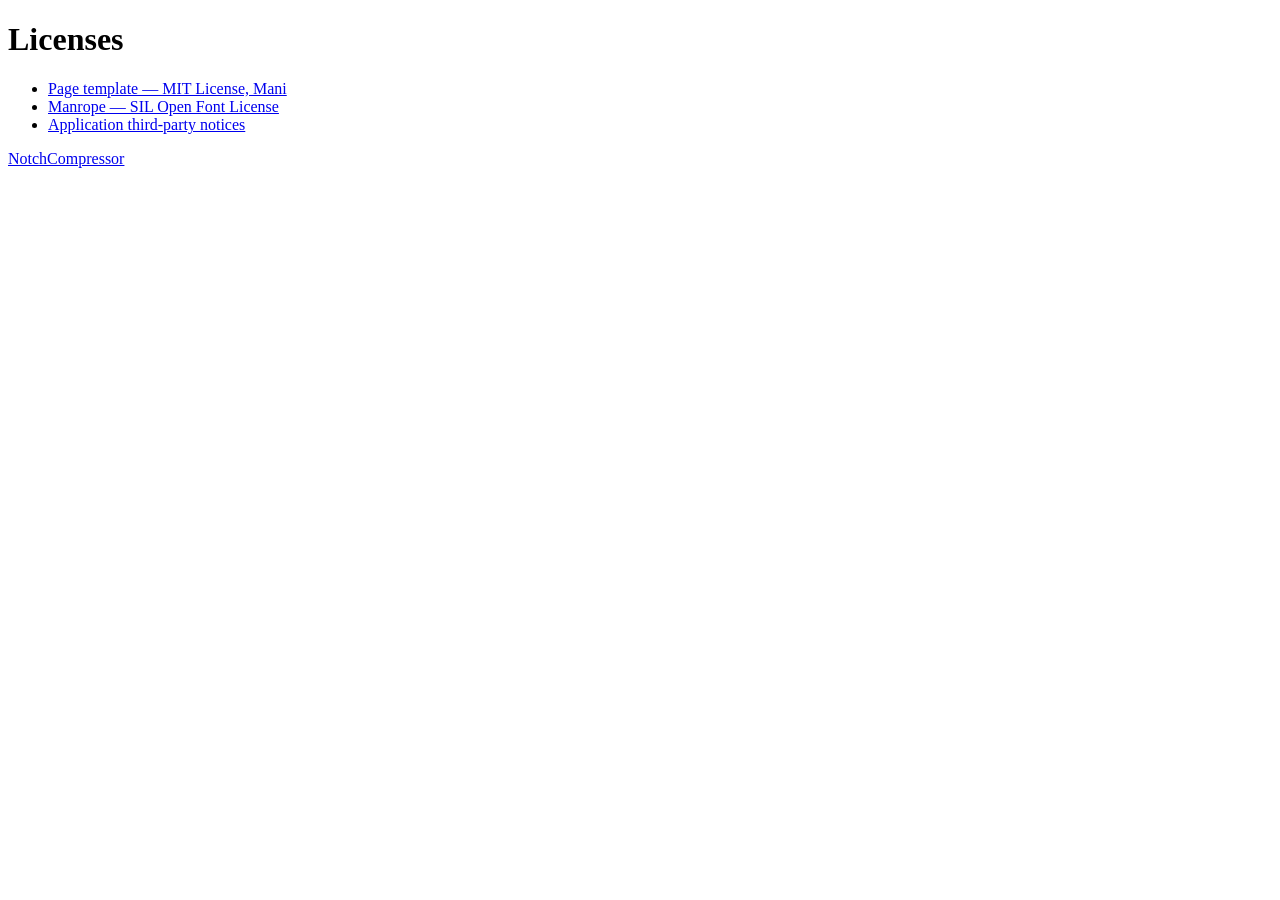
==== site/licenses/index.html @ e7ac4e8e "site: reuse Lunamo template with interactive notch screen demo" ====
<!doctype html><html lang="en"><meta charset="utf-8"><meta name="viewport" content="width=device-width,initial-scale=1"><title>NotchCompressor — Licenses</title><h1>Licenses</h1><ul><li><a href="Lunamo-template-MIT.txt">Page template — MIT License, Mani</a></li><li><a href="../assets/fonts/Manrope-OFL.txt">Manrope — SIL Open Font License</a></li><li><a href="https://github.com/mani1261790/NotchCompressor/blob/main/THIRD_PARTY_NOTICES.md">Application third-party notices</a></li></ul><a href="../">NotchCompressor</a></html>
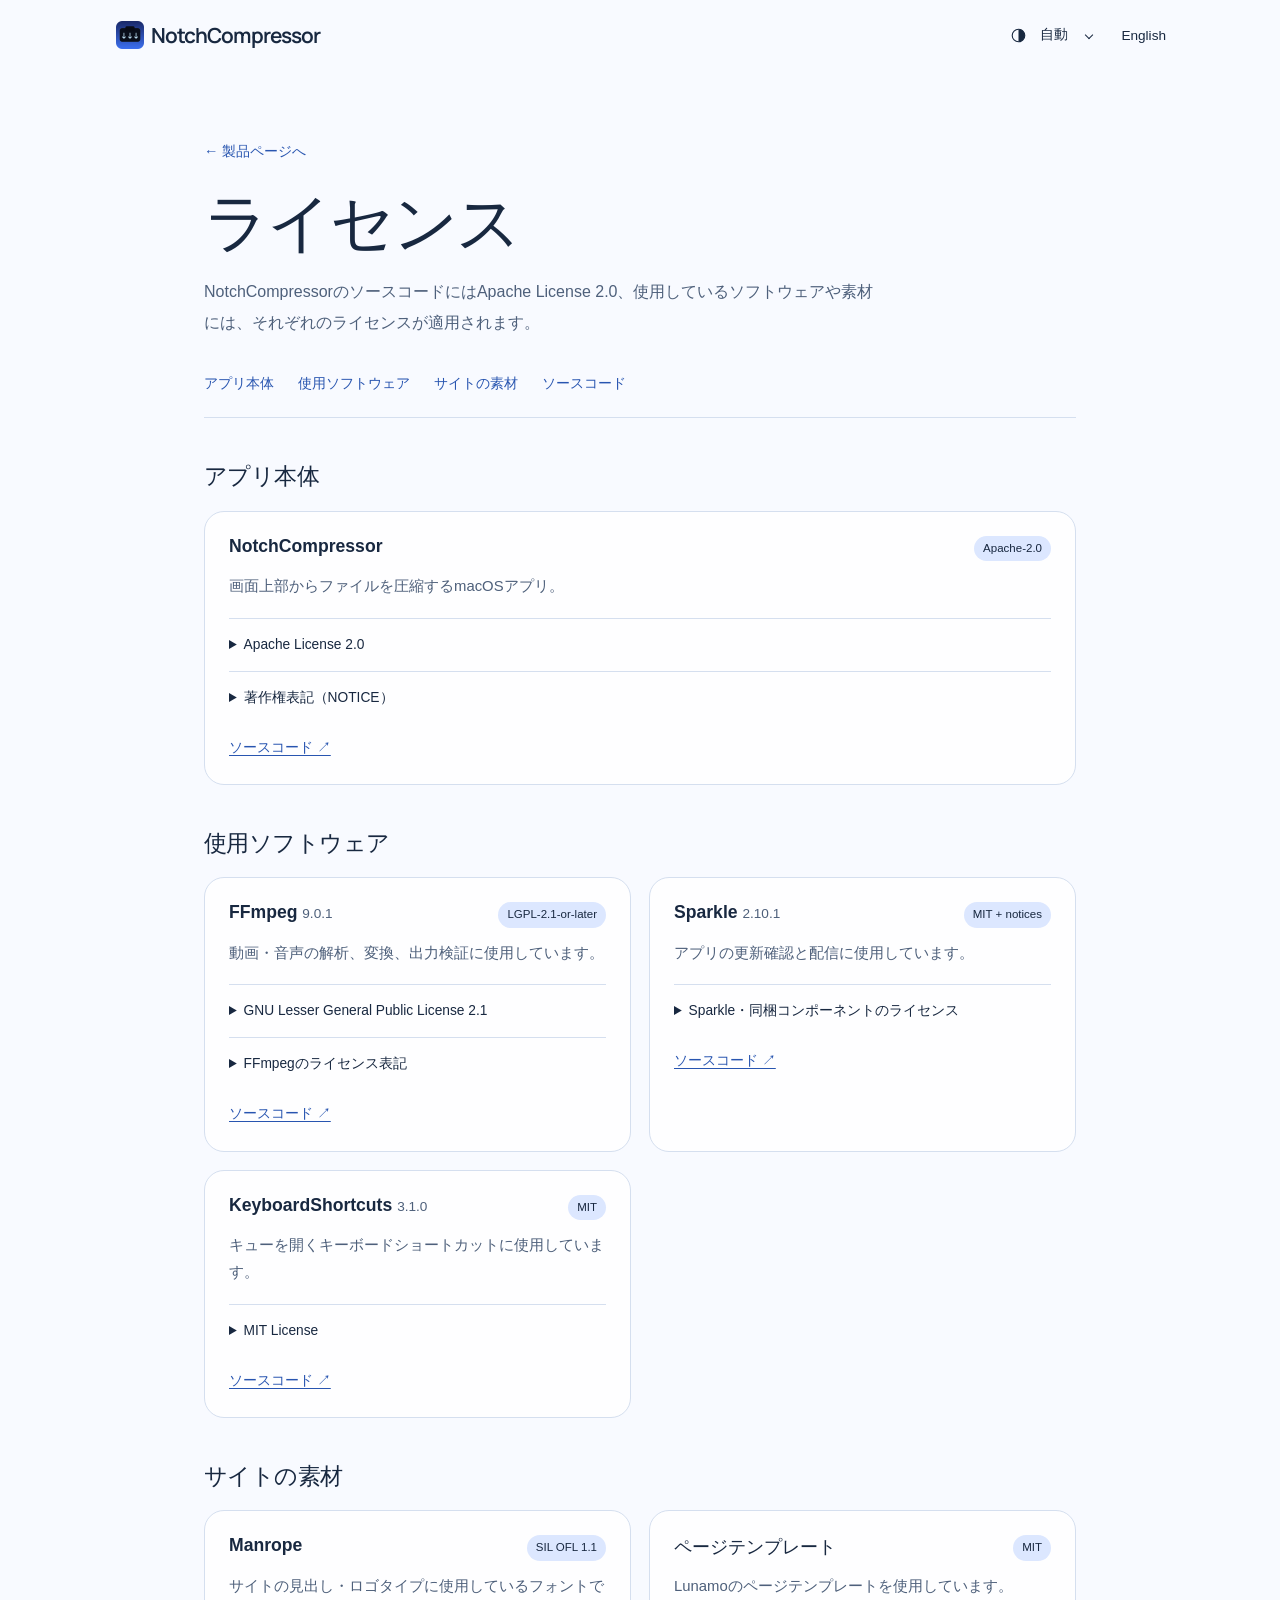
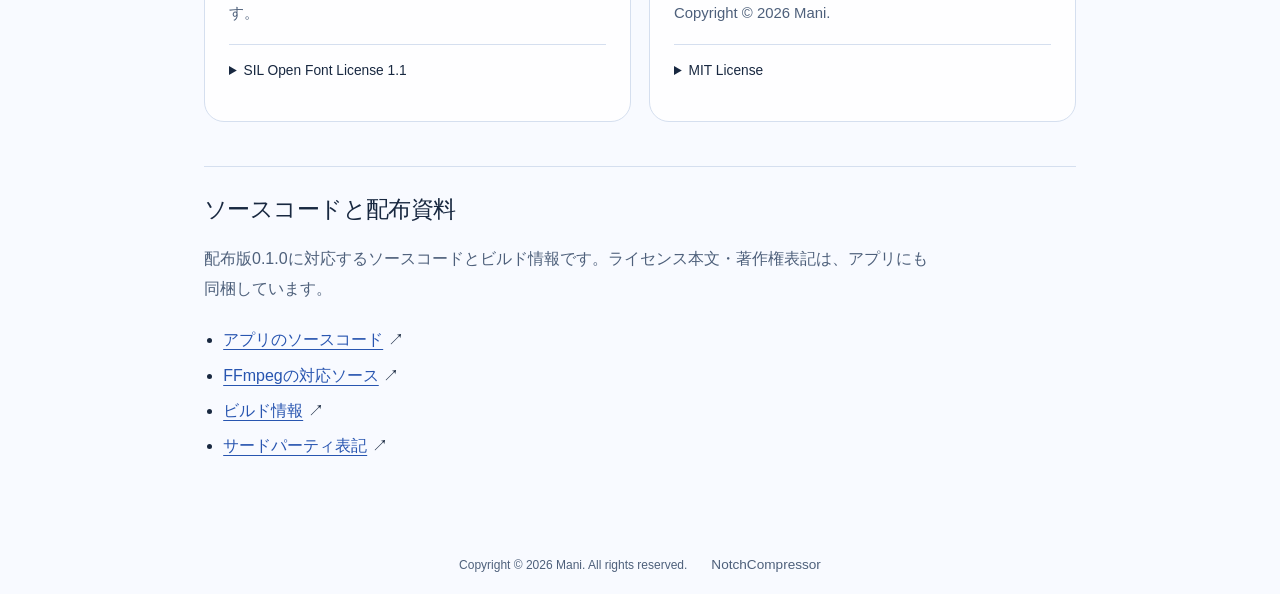
==== commit fbc3ef65: "site: build bilingual license pages with bundled notices" ====
--- a/site/licenses/index.html
+++ b/site/licenses/index.html
@@ -1 +1,1095 @@
-<!doctype html><html lang="en"><meta charset="utf-8"><meta name="viewport" content="width=device-width,initial-scale=1"><title>NotchCompressor — Licenses</title><h1>Licenses</h1><ul><li><a href="Lunamo-template-MIT.txt">Page template — MIT License, Mani</a></li><li><a href="../assets/fonts/Manrope-OFL.txt">Manrope — SIL Open Font License</a></li><li><a href="https://github.com/mani1261790/NotchCompressor/blob/main/THIRD_PARTY_NOTICES.md">Application third-party notices</a></li></ul><a href="../">NotchCompressor</a></html>+<!doctype html>
+<html lang="ja"><head><meta charset="utf-8"><meta name="viewport" content="width=device-width,initial-scale=1"><meta name="color-scheme" content="light dark">
+<title>ライセンス — NotchCompressor</title><meta name="description" content="NotchCompressorのソースコードにはApache License 2.0、使用しているソフトウェアや素材には、それぞれのライセンスが適用されます。">
+<link rel="canonical" href="https://mani1261790.github.io/NotchCompressor/licenses/"><link rel="alternate" hreflang="ja" href="https://mani1261790.github.io/NotchCompressor/licenses/"><link rel="alternate" hreflang="en" href="https://mani1261790.github.io/NotchCompressor/licenses/en.html">
+<link rel="icon" href="../assets/icon.png"><link rel="stylesheet" href="../style.css?v=blue-theme-1"><link rel="stylesheet" href="licenses.css?v=1">
+<script>try{const t=localStorage.getItem('notchcompressor-appearance');if(t==='light'||t==='dark')document.documentElement.dataset.theme=t}catch{}</script><script src="appearance.js?v=1" defer></script></head>
+<body><a class="skip" href="#main">本文へ</a><header><nav aria-label="メイン"><a class="brand" href="../index.html"><img alt="" height="32" src="../assets/icon.png" width="32"/>NotchCompressor</a><div class="nav-end"><label class="appearance"><svg aria-hidden="true" height="17" viewBox="0 0 20 20" width="17"><circle cx="10" cy="10" fill="none" r="7.4" stroke="currentColor" stroke-width="1.3"></circle><path d="M10 2.6a7.4 7.4 0 0 1 0 14.8z" fill="currentColor"></path></svg><span aria-hidden="true" class="appearance-value" hidden=""></span><select aria-label="ページの外観" id="appearance"><option value="auto">自動</option><option value="light">ライト</option><option value="dark">ダーク</option></select></label><a class="language" href="en.html" hreflang="en" lang="en">English</a></div></nav></header>
+<main id="main" class="license-page"><div class="license-intro"><a class="back-link" href="../index.html">← 製品ページへ</a><h1>ライセンス</h1><p>NotchCompressorのソースコードにはApache License 2.0、使用しているソフトウェアや素材には、それぞれのライセンスが適用されます。</p></div>
+<nav class="license-contents" aria-label="ページ内の目次"><a href="#app">アプリ本体</a><a href="#components">使用ソフトウェア</a><a href="#assets">サイトの素材</a><a href="#source">ソースコード</a></nav>
+<section id="app" aria-labelledby="app-title"><h2 id="app-title">アプリ本体</h2><article class="license-card"><div class="license-card-heading"><h3>NotchCompressor</h3><span class="license-tag">Apache-2.0</span></div><p>画面上部からファイルを圧縮するmacOSアプリ。</p><details><summary>Apache License 2.0</summary><div class="license-document"><p><a href="NotchCompressor-Apache-2.0.txt">テキストファイルを開く</a></p><pre tabindex="0" aria-label="Apache License 2.0">
+                                 Apache License
+                           Version 2.0, January 2004
+                        http://www.apache.org/licenses/
+
+   TERMS AND CONDITIONS FOR USE, REPRODUCTION, AND DISTRIBUTION
+
+   1. Definitions.
+
+      &quot;License&quot; shall mean the terms and conditions for use, reproduction,
+      and distribution as defined by Sections 1 through 9 of this document.
+
+      &quot;Licensor&quot; shall mean the copyright owner or entity authorized by
+      the copyright owner that is granting the License.
+
+      &quot;Legal Entity&quot; shall mean the union of the acting entity and all
+      other entities that control, are controlled by, or are under common
+      control with that entity. For the purposes of this definition,
+      &quot;control&quot; means (i) the power, direct or indirect, to cause the
+      direction or management of such entity, whether by contract or
+      otherwise, or (ii) ownership of fifty percent (50%) or more of the
+      outstanding shares, or (iii) beneficial ownership of such entity.
+
+      &quot;You&quot; (or &quot;Your&quot;) shall mean an individual or Legal Entity
+      exercising permissions granted by this License.
+
+      &quot;Source&quot; form shall mean the preferred form for making modifications,
+      including but not limited to software source code, documentation
+      source, and configuration files.
+
+      &quot;Object&quot; form shall mean any form resulting from mechanical
+      transformation or translation of a Source form, including but
+      not limited to compiled object code, generated documentation,
+      and conversions to other media types.
+
+      &quot;Work&quot; shall mean the work of authorship, whether in Source or
+      Object form, made available under the License, as indicated by a
+      copyright notice that is included in or attached to the work
+      (an example is provided in the Appendix below).
+
+      &quot;Derivative Works&quot; shall mean any work, whether in Source or Object
+      form, that is based on (or derived from) the Work and for which the
+      editorial revisions, annotations, elaborations, or other modifications
+      represent, as a whole, an original work of authorship. For the purposes
+      of this License, Derivative Works shall not include works that remain
+      separable from, or merely link (or bind by name) to the interfaces of,
+      the Work and Derivative Works thereof.
+
+      &quot;Contribution&quot; shall mean any work of authorship, including
+      the original version of the Work and any modifications or additions
+      to that Work or Derivative Works thereof, that is intentionally
+      submitted to Licensor for inclusion in the Work by the copyright owner
+      or by an individual or Legal Entity authorized to submit on behalf of
+      the copyright owner. For the purposes of this definition, &quot;submitted&quot;
+      means any form of electronic, verbal, or written communication sent
+      to the Licensor or its representatives, including but not limited to
+      communication on electronic mailing lists, source code control systems,
+      and issue tracking systems that are managed by, or on behalf of, the
+      Licensor for the purpose of discussing and improving the Work, but
+      excluding communication that is conspicuously marked or otherwise
+      designated in writing by the copyright owner as &quot;Not a Contribution.&quot;
+
+      &quot;Contributor&quot; shall mean Licensor and any individual or Legal Entity
+      on behalf of whom a Contribution has been received by Licensor and
+      subsequently incorporated within the Work.
+
+   2. Grant of Copyright License. Subject to the terms and conditions of
+      this License, each Contributor hereby grants to You a perpetual,
+      worldwide, non-exclusive, no-charge, royalty-free, irrevocable
+      copyright license to reproduce, prepare Derivative Works of,
+      publicly display, publicly perform, sublicense, and distribute the
+      Work and such Derivative Works in Source or Object form.
+
+   3. Grant of Patent License. Subject to the terms and conditions of
+      this License, each Contributor hereby grants to You a perpetual,
+      worldwide, non-exclusive, no-charge, royalty-free, irrevocable
+      (except as stated in this section) patent license to make, have made,
+      use, offer to sell, sell, import, and otherwise transfer the Work,
+      where such license applies only to those patent claims licensable
+      by such Contributor that are necessarily infringed by their
+      Contribution(s) alone or by combination of their Contribution(s)
+      with the Work to which such Contribution(s) was submitted. If You
+      institute patent litigation against any entity (including a
+      cross-claim or counterclaim in a lawsuit) alleging that the Work
+      or a Contribution incorporated within the Work constitutes direct
+      or contributory patent infringement, then any patent licenses
+      granted to You under this License for that Work shall terminate
+      as of the date such litigation is filed.
+
+   4. Redistribution. You may reproduce and distribute copies of the
+      Work or Derivative Works thereof in any medium, with or without
+      modifications, and in Source or Object form, provided that You
+      meet the following conditions:
+
+      (a) You must give any other recipients of the Work or
+          Derivative Works a copy of this License; and
+
+      (b) You must cause any modified files to carry prominent notices
+          stating that You changed the files; and
+
+      (c) You must retain, in the Source form of any Derivative Works
+          that You distribute, all copyright, patent, trademark, and
+          attribution notices from the Source form of the Work,
+          excluding those notices that do not pertain to any part of
+          the Derivative Works; and
+
+      (d) If the Work includes a &quot;NOTICE&quot; text file as part of its
+          distribution, then any Derivative Works that You distribute must
+          include a readable copy of the attribution notices contained
+          within such NOTICE file, excluding those notices that do not
+          pertain to any part of the Derivative Works, in at least one
+          of the following places: within a NOTICE text file distributed
+          as part of the Derivative Works; within the Source form or
+          documentation, if provided along with the Derivative Works; or,
+          within a display generated by the Derivative Works, if and
+          wherever such third-party notices normally appear. The contents
+          of the NOTICE file are for informational purposes only and
+          do not modify the License. You may add Your own attribution
+          notices within Derivative Works that You distribute, alongside
+          or as an addendum to the NOTICE text from the Work, provided
+          that such additional attribution notices cannot be construed
+          as modifying the License.
+
+      You may add Your own copyright statement to Your modifications and
+      may provide additional or different license terms and conditions
+      for use, reproduction, or distribution of Your modifications, or
+      for any such Derivative Works as a whole, provided Your use,
+      reproduction, and distribution of the Work otherwise complies with
+      the conditions stated in this License.
+
+   5. Submission of Contributions. Unless You explicitly state otherwise,
+      any Contribution intentionally submitted for inclusion in the Work
+      by You to the Licensor shall be under the terms and conditions of
+      this License, without any additional terms or conditions.
+      Notwithstanding the above, nothing herein shall supersede or modify
+      the terms of any separate license agreement you may have executed
+      with Licensor regarding such Contributions.
+
+   6. Trademarks. This License does not grant permission to use the trade
+      names, trademarks, service marks, or product names of the Licensor,
+      except as required for reasonable and customary use in describing the
+      origin of the Work and reproducing the content of the NOTICE file.
+
+   7. Disclaimer of Warranty. Unless required by applicable law or
+      agreed to in writing, Licensor provides the Work (and each
+      Contributor provides its Contributions) on an &quot;AS IS&quot; BASIS,
+      WITHOUT WARRANTIES OR CONDITIONS OF ANY KIND, either express or
+      implied, including, without limitation, any warranties or conditions
+      of TITLE, NON-INFRINGEMENT, MERCHANTABILITY, or FITNESS FOR A
+      PARTICULAR PURPOSE. You are solely responsible for determining the
+      appropriateness of using or redistributing the Work and assume any
+      risks associated with Your exercise of permissions under this License.
+
+   8. Limitation of Liability. In no event and under no legal theory,
+      whether in tort (including negligence), contract, or otherwise,
+      unless required by applicable law (such as deliberate and grossly
+      negligent acts) or agreed to in writing, shall any Contributor be
+      liable to You for damages, including any direct, indirect, special,
+      incidental, or consequential damages of any character arising as a
+      result of this License or out of the use or inability to use the
+      Work (including but not limited to damages for loss of goodwill,
+      work stoppage, computer failure or malfunction, or any and all
+      other commercial damages or losses), even if such Contributor
+      has been advised of the possibility of such damages.
+
+   9. Accepting Warranty or Additional Liability. While redistributing
+      the Work or Derivative Works thereof, You may choose to offer,
+      and charge a fee for, acceptance of support, warranty, indemnity,
+      or other liability obligations and/or rights consistent with this
+      License. However, in accepting such obligations, You may act only
+      on Your own behalf and on Your sole responsibility, not on behalf
+      of any other Contributor, and only if You agree to indemnify,
+      defend, and hold each Contributor harmless for any liability
+      incurred by, or claims asserted against, such Contributor by reason
+      of your accepting any such warranty or additional liability.
+
+   END OF TERMS AND CONDITIONS
+
+   APPENDIX: How to apply the Apache License to your work.
+
+      To apply the Apache License to your work, attach the following
+      boilerplate notice, with the fields enclosed by brackets &quot;[]&quot;
+      replaced with your own identifying information. (Don&#x27;t include
+      the brackets!)  The text should be enclosed in the appropriate
+      comment syntax for the file format. We also recommend that a
+      file or class name and description of purpose be included on the
+      same &quot;printed page&quot; as the copyright notice for easier
+      identification within third-party archives.
+
+   Copyright [yyyy] [name of copyright owner]
+
+   Licensed under the Apache License, Version 2.0 (the &quot;License&quot;);
+   you may not use this file except in compliance with the License.
+   You may obtain a copy of the License at
+
+       http://www.apache.org/licenses/LICENSE-2.0
+
+   Unless required by applicable law or agreed to in writing, software
+   distributed under the License is distributed on an &quot;AS IS&quot; BASIS,
+   WITHOUT WARRANTIES OR CONDITIONS OF ANY KIND, either express or implied.
+   See the License for the specific language governing permissions and
+   limitations under the License.
+</pre></div></details><details><summary>著作権表記（NOTICE）</summary><div class="license-document"><p><a href="NotchCompressor-NOTICE.txt">テキストファイルを開く</a></p><pre tabindex="0" aria-label="著作権表記（NOTICE）">NotchCompressor
+Copyright 2026 NotchCompressor contributors
+
+The application source is licensed under Apache License 2.0.
+Bundled FFmpeg executables are separately licensed; see THIRD_PARTY_NOTICES.md.
+</pre></div></details><p class="upstream"><a href="https://github.com/mani1261790/NotchCompressor/tree/v0.1.0">ソースコード ↗</a></p></article></section>
+<section id="components" aria-labelledby="components-title"><h2 id="components-title">使用ソフトウェア</h2><div class="license-grid"><article class="license-card"><div class="license-card-heading"><h3>FFmpeg <span>9.0.1</span></h3><span class="license-tag">LGPL-2.1-or-later</span></div><p>動画・音声の解析、変換、出力検証に使用しています。</p><details><summary>GNU Lesser General Public License 2.1</summary><div class="license-document"><p><a href="FFmpeg-LGPL-2.1.txt">テキストファイルを開く</a></p><pre tabindex="0" aria-label="GNU Lesser General Public License 2.1">                  GNU LESSER GENERAL PUBLIC LICENSE
+                       Version 2.1, February 1999
+
+ Copyright (C) 1991, 1999 Free Software Foundation, Inc.
+ 51 Franklin Street, Fifth Floor, Boston, MA 02110-1301 USA
+ Everyone is permitted to copy and distribute verbatim copies
+ of this license document, but changing it is not allowed.
+
+[This is the first released version of the Lesser GPL.  It also counts
+ as the successor of the GNU Library Public License, version 2, hence
+ the version number 2.1.]
+
+                            Preamble
+
+  The licenses for most software are designed to take away your
+freedom to share and change it.  By contrast, the GNU General Public
+Licenses are intended to guarantee your freedom to share and change
+free software--to make sure the software is free for all its users.
+
+  This license, the Lesser General Public License, applies to some
+specially designated software packages--typically libraries--of the
+Free Software Foundation and other authors who decide to use it.  You
+can use it too, but we suggest you first think carefully about whether
+this license or the ordinary General Public License is the better
+strategy to use in any particular case, based on the explanations below.
+
+  When we speak of free software, we are referring to freedom of use,
+not price.  Our General Public Licenses are designed to make sure that
+you have the freedom to distribute copies of free software (and charge
+for this service if you wish); that you receive source code or can get
+it if you want it; that you can change the software and use pieces of
+it in new free programs; and that you are informed that you can do
+these things.
+
+  To protect your rights, we need to make restrictions that forbid
+distributors to deny you these rights or to ask you to surrender these
+rights.  These restrictions translate to certain responsibilities for
+you if you distribute copies of the library or if you modify it.
+
+  For example, if you distribute copies of the library, whether gratis
+or for a fee, you must give the recipients all the rights that we gave
+you.  You must make sure that they, too, receive or can get the source
+code.  If you link other code with the library, you must provide
+complete object files to the recipients, so that they can relink them
+with the library after making changes to the library and recompiling
+it.  And you must show them these terms so they know their rights.
+
+  We protect your rights with a two-step method: (1) we copyright the
+library, and (2) we offer you this license, which gives you legal
+permission to copy, distribute and/or modify the library.
+
+  To protect each distributor, we want to make it very clear that
+there is no warranty for the free library.  Also, if the library is
+modified by someone else and passed on, the recipients should know
+that what they have is not the original version, so that the original
+author&#x27;s reputation will not be affected by problems that might be
+introduced by others.
+
+  Finally, software patents pose a constant threat to the existence of
+any free program.  We wish to make sure that a company cannot
+effectively restrict the users of a free program by obtaining a
+restrictive license from a patent holder.  Therefore, we insist that
+any patent license obtained for a version of the library must be
+consistent with the full freedom of use specified in this license.
+
+  Most GNU software, including some libraries, is covered by the
+ordinary GNU General Public License.  This license, the GNU Lesser
+General Public License, applies to certain designated libraries, and
+is quite different from the ordinary General Public License.  We use
+this license for certain libraries in order to permit linking those
+libraries into non-free programs.
+
+  When a program is linked with a library, whether statically or using
+a shared library, the combination of the two is legally speaking a
+combined work, a derivative of the original library.  The ordinary
+General Public License therefore permits such linking only if the
+entire combination fits its criteria of freedom.  The Lesser General
+Public License permits more lax criteria for linking other code with
+the library.
+
+  We call this license the &quot;Lesser&quot; General Public License because it
+does Less to protect the user&#x27;s freedom than the ordinary General
+Public License.  It also provides other free software developers Less
+of an advantage over competing non-free programs.  These disadvantages
+are the reason we use the ordinary General Public License for many
+libraries.  However, the Lesser license provides advantages in certain
+special circumstances.
+
+  For example, on rare occasions, there may be a special need to
+encourage the widest possible use of a certain library, so that it becomes
+a de-facto standard.  To achieve this, non-free programs must be
+allowed to use the library.  A more frequent case is that a free
+library does the same job as widely used non-free libraries.  In this
+case, there is little to gain by limiting the free library to free
+software only, so we use the Lesser General Public License.
+
+  In other cases, permission to use a particular library in non-free
+programs enables a greater number of people to use a large body of
+free software.  For example, permission to use the GNU C Library in
+non-free programs enables many more people to use the whole GNU
+operating system, as well as its variant, the GNU/Linux operating
+system.
+
+  Although the Lesser General Public License is Less protective of the
+users&#x27; freedom, it does ensure that the user of a program that is
+linked with the Library has the freedom and the wherewithal to run
+that program using a modified version of the Library.
+
+  The precise terms and conditions for copying, distribution and
+modification follow.  Pay close attention to the difference between a
+&quot;work based on the library&quot; and a &quot;work that uses the library&quot;.  The
+former contains code derived from the library, whereas the latter must
+be combined with the library in order to run.
+
+                  GNU LESSER GENERAL PUBLIC LICENSE
+   TERMS AND CONDITIONS FOR COPYING, DISTRIBUTION AND MODIFICATION
+
+  0. This License Agreement applies to any software library or other
+program which contains a notice placed by the copyright holder or
+other authorized party saying it may be distributed under the terms of
+this Lesser General Public License (also called &quot;this License&quot;).
+Each licensee is addressed as &quot;you&quot;.
+
+  A &quot;library&quot; means a collection of software functions and/or data
+prepared so as to be conveniently linked with application programs
+(which use some of those functions and data) to form executables.
+
+  The &quot;Library&quot;, below, refers to any such software library or work
+which has been distributed under these terms.  A &quot;work based on the
+Library&quot; means either the Library or any derivative work under
+copyright law: that is to say, a work containing the Library or a
+portion of it, either verbatim or with modifications and/or translated
+straightforwardly into another language.  (Hereinafter, translation is
+included without limitation in the term &quot;modification&quot;.)
+
+  &quot;Source code&quot; for a work means the preferred form of the work for
+making modifications to it.  For a library, complete source code means
+all the source code for all modules it contains, plus any associated
+interface definition files, plus the scripts used to control compilation
+and installation of the library.
+
+  Activities other than copying, distribution and modification are not
+covered by this License; they are outside its scope.  The act of
+running a program using the Library is not restricted, and output from
+such a program is covered only if its contents constitute a work based
+on the Library (independent of the use of the Library in a tool for
+writing it).  Whether that is true depends on what the Library does
+and what the program that uses the Library does.
+
+  1. You may copy and distribute verbatim copies of the Library&#x27;s
+complete source code as you receive it, in any medium, provided that
+you conspicuously and appropriately publish on each copy an
+appropriate copyright notice and disclaimer of warranty; keep intact
+all the notices that refer to this License and to the absence of any
+warranty; and distribute a copy of this License along with the
+Library.
+
+  You may charge a fee for the physical act of transferring a copy,
+and you may at your option offer warranty protection in exchange for a
+fee.
+
+  2. You may modify your copy or copies of the Library or any portion
+of it, thus forming a work based on the Library, and copy and
+distribute such modifications or work under the terms of Section 1
+above, provided that you also meet all of these conditions:
+
+    a) The modified work must itself be a software library.
+
+    b) You must cause the files modified to carry prominent notices
+    stating that you changed the files and the date of any change.
+
+    c) You must cause the whole of the work to be licensed at no
+    charge to all third parties under the terms of this License.
+
+    d) If a facility in the modified Library refers to a function or a
+    table of data to be supplied by an application program that uses
+    the facility, other than as an argument passed when the facility
+    is invoked, then you must make a good faith effort to ensure that,
+    in the event an application does not supply such function or
+    table, the facility still operates, and performs whatever part of
+    its purpose remains meaningful.
+
+    (For example, a function in a library to compute square roots has
+    a purpose that is entirely well-defined independent of the
+    application.  Therefore, Subsection 2d requires that any
+    application-supplied function or table used by this function must
+    be optional: if the application does not supply it, the square
+    root function must still compute square roots.)
+
+These requirements apply to the modified work as a whole.  If
+identifiable sections of that work are not derived from the Library,
+and can be reasonably considered independent and separate works in
+themselves, then this License, and its terms, do not apply to those
+sections when you distribute them as separate works.  But when you
+distribute the same sections as part of a whole which is a work based
+on the Library, the distribution of the whole must be on the terms of
+this License, whose permissions for other licensees extend to the
+entire whole, and thus to each and every part regardless of who wrote
+it.
+
+Thus, it is not the intent of this section to claim rights or contest
+your rights to work written entirely by you; rather, the intent is to
+exercise the right to control the distribution of derivative or
+collective works based on the Library.
+
+In addition, mere aggregation of another work not based on the Library
+with the Library (or with a work based on the Library) on a volume of
+a storage or distribution medium does not bring the other work under
+the scope of this License.
+
+  3. You may opt to apply the terms of the ordinary GNU General Public
+License instead of this License to a given copy of the Library.  To do
+this, you must alter all the notices that refer to this License, so
+that they refer to the ordinary GNU General Public License, version 2,
+instead of to this License.  (If a newer version than version 2 of the
+ordinary GNU General Public License has appeared, then you can specify
+that version instead if you wish.)  Do not make any other change in
+these notices.
+
+  Once this change is made in a given copy, it is irreversible for
+that copy, so the ordinary GNU General Public License applies to all
+subsequent copies and derivative works made from that copy.
+
+  This option is useful when you wish to copy part of the code of
+the Library into a program that is not a library.
+
+  4. You may copy and distribute the Library (or a portion or
+derivative of it, under Section 2) in object code or executable form
+under the terms of Sections 1 and 2 above provided that you accompany
+it with the complete corresponding machine-readable source code, which
+must be distributed under the terms of Sections 1 and 2 above on a
+medium customarily used for software interchange.
+
+  If distribution of object code is made by offering access to copy
+from a designated place, then offering equivalent access to copy the
+source code from the same place satisfies the requirement to
+distribute the source code, even though third parties are not
+compelled to copy the source along with the object code.
+
+  5. A program that contains no derivative of any portion of the
+Library, but is designed to work with the Library by being compiled or
+linked with it, is called a &quot;work that uses the Library&quot;.  Such a
+work, in isolation, is not a derivative work of the Library, and
+therefore falls outside the scope of this License.
+
+  However, linking a &quot;work that uses the Library&quot; with the Library
+creates an executable that is a derivative of the Library (because it
+contains portions of the Library), rather than a &quot;work that uses the
+library&quot;.  The executable is therefore covered by this License.
+Section 6 states terms for distribution of such executables.
+
+  When a &quot;work that uses the Library&quot; uses material from a header file
+that is part of the Library, the object code for the work may be a
+derivative work of the Library even though the source code is not.
+Whether this is true is especially significant if the work can be
+linked without the Library, or if the work is itself a library.  The
+threshold for this to be true is not precisely defined by law.
+
+  If such an object file uses only numerical parameters, data
+structure layouts and accessors, and small macros and small inline
+functions (ten lines or less in length), then the use of the object
+file is unrestricted, regardless of whether it is legally a derivative
+work.  (Executables containing this object code plus portions of the
+Library will still fall under Section 6.)
+
+  Otherwise, if the work is a derivative of the Library, you may
+distribute the object code for the work under the terms of Section 6.
+Any executables containing that work also fall under Section 6,
+whether or not they are linked directly with the Library itself.
+
+  6. As an exception to the Sections above, you may also combine or
+link a &quot;work that uses the Library&quot; with the Library to produce a
+work containing portions of the Library, and distribute that work
+under terms of your choice, provided that the terms permit
+modification of the work for the customer&#x27;s own use and reverse
+engineering for debugging such modifications.
+
+  You must give prominent notice with each copy of the work that the
+Library is used in it and that the Library and its use are covered by
+this License.  You must supply a copy of this License.  If the work
+during execution displays copyright notices, you must include the
+copyright notice for the Library among them, as well as a reference
+directing the user to the copy of this License.  Also, you must do one
+of these things:
+
+    a) Accompany the work with the complete corresponding
+    machine-readable source code for the Library including whatever
+    changes were used in the work (which must be distributed under
+    Sections 1 and 2 above); and, if the work is an executable linked
+    with the Library, with the complete machine-readable &quot;work that
+    uses the Library&quot;, as object code and/or source code, so that the
+    user can modify the Library and then relink to produce a modified
+    executable containing the modified Library.  (It is understood
+    that the user who changes the contents of definitions files in the
+    Library will not necessarily be able to recompile the application
+    to use the modified definitions.)
+
+    b) Use a suitable shared library mechanism for linking with the
+    Library.  A suitable mechanism is one that (1) uses at run time a
+    copy of the library already present on the user&#x27;s computer system,
+    rather than copying library functions into the executable, and (2)
+    will operate properly with a modified version of the library, if
+    the user installs one, as long as the modified version is
+    interface-compatible with the version that the work was made with.
+
+    c) Accompany the work with a written offer, valid for at
+    least three years, to give the same user the materials
+    specified in Subsection 6a, above, for a charge no more
+    than the cost of performing this distribution.
+
+    d) If distribution of the work is made by offering access to copy
+    from a designated place, offer equivalent access to copy the above
+    specified materials from the same place.
+
+    e) Verify that the user has already received a copy of these
+    materials or that you have already sent this user a copy.
+
+  For an executable, the required form of the &quot;work that uses the
+Library&quot; must include any data and utility programs needed for
+reproducing the executable from it.  However, as a special exception,
+the materials to be distributed need not include anything that is
+normally distributed (in either source or binary form) with the major
+components (compiler, kernel, and so on) of the operating system on
+which the executable runs, unless that component itself accompanies
+the executable.
+
+  It may happen that this requirement contradicts the license
+restrictions of other proprietary libraries that do not normally
+accompany the operating system.  Such a contradiction means you cannot
+use both them and the Library together in an executable that you
+distribute.
+
+  7. You may place library facilities that are a work based on the
+Library side-by-side in a single library together with other library
+facilities not covered by this License, and distribute such a combined
+library, provided that the separate distribution of the work based on
+the Library and of the other library facilities is otherwise
+permitted, and provided that you do these two things:
+
+    a) Accompany the combined library with a copy of the same work
+    based on the Library, uncombined with any other library
+    facilities.  This must be distributed under the terms of the
+    Sections above.
+
+    b) Give prominent notice with the combined library of the fact
+    that part of it is a work based on the Library, and explaining
+    where to find the accompanying uncombined form of the same work.
+
+  8. You may not copy, modify, sublicense, link with, or distribute
+the Library except as expressly provided under this License.  Any
+attempt otherwise to copy, modify, sublicense, link with, or
+distribute the Library is void, and will automatically terminate your
+rights under this License.  However, parties who have received copies,
+or rights, from you under this License will not have their licenses
+terminated so long as such parties remain in full compliance.
+
+  9. You are not required to accept this License, since you have not
+signed it.  However, nothing else grants you permission to modify or
+distribute the Library or its derivative works.  These actions are
+prohibited by law if you do not accept this License.  Therefore, by
+modifying or distributing the Library (or any work based on the
+Library), you indicate your acceptance of this License to do so, and
+all its terms and conditions for copying, distributing or modifying
+the Library or works based on it.
+
+  10. Each time you redistribute the Library (or any work based on the
+Library), the recipient automatically receives a license from the
+original licensor to copy, distribute, link with or modify the Library
+subject to these terms and conditions.  You may not impose any further
+restrictions on the recipients&#x27; exercise of the rights granted herein.
+You are not responsible for enforcing compliance by third parties with
+this License.
+
+  11. If, as a consequence of a court judgment or allegation of patent
+infringement or for any other reason (not limited to patent issues),
+conditions are imposed on you (whether by court order, agreement or
+otherwise) that contradict the conditions of this License, they do not
+excuse you from the conditions of this License.  If you cannot
+distribute so as to satisfy simultaneously your obligations under this
+License and any other pertinent obligations, then as a consequence you
+may not distribute the Library at all.  For example, if a patent
+license would not permit royalty-free redistribution of the Library by
+all those who receive copies directly or indirectly through you, then
+the only way you could satisfy both it and this License would be to
+refrain entirely from distribution of the Library.
+
+If any portion of this section is held invalid or unenforceable under any
+particular circumstance, the balance of the section is intended to apply,
+and the section as a whole is intended to apply in other circumstances.
+
+It is not the purpose of this section to induce you to infringe any
+patents or other property right claims or to contest validity of any
+such claims; this section has the sole purpose of protecting the
+integrity of the free software distribution system which is
+implemented by public license practices.  Many people have made
+generous contributions to the wide range of software distributed
+through that system in reliance on consistent application of that
+system; it is up to the author/donor to decide if he or she is willing
+to distribute software through any other system and a licensee cannot
+impose that choice.
+
+This section is intended to make thoroughly clear what is believed to
+be a consequence of the rest of this License.
+
+  12. If the distribution and/or use of the Library is restricted in
+certain countries either by patents or by copyrighted interfaces, the
+original copyright holder who places the Library under this License may add
+an explicit geographical distribution limitation excluding those countries,
+so that distribution is permitted only in or among countries not thus
+excluded.  In such case, this License incorporates the limitation as if
+written in the body of this License.
+
+  13. The Free Software Foundation may publish revised and/or new
+versions of the Lesser General Public License from time to time.
+Such new versions will be similar in spirit to the present version,
+but may differ in detail to address new problems or concerns.
+
+Each version is given a distinguishing version number.  If the Library
+specifies a version number of this License which applies to it and
+&quot;any later version&quot;, you have the option of following the terms and
+conditions either of that version or of any later version published by
+the Free Software Foundation.  If the Library does not specify a
+license version number, you may choose any version ever published by
+the Free Software Foundation.
+
+  14. If you wish to incorporate parts of the Library into other free
+programs whose distribution conditions are incompatible with these,
+write to the author to ask for permission.  For software which is
+copyrighted by the Free Software Foundation, write to the Free
+Software Foundation; we sometimes make exceptions for this.  Our
+decision will be guided by the two goals of preserving the free status
+of all derivatives of our free software and of promoting the sharing
+and reuse of software generally.
+
+                            NO WARRANTY
+
+  15. BECAUSE THE LIBRARY IS LICENSED FREE OF CHARGE, THERE IS NO
+WARRANTY FOR THE LIBRARY, TO THE EXTENT PERMITTED BY APPLICABLE LAW.
+EXCEPT WHEN OTHERWISE STATED IN WRITING THE COPYRIGHT HOLDERS AND/OR
+OTHER PARTIES PROVIDE THE LIBRARY &quot;AS IS&quot; WITHOUT WARRANTY OF ANY
+KIND, EITHER EXPRESSED OR IMPLIED, INCLUDING, BUT NOT LIMITED TO, THE
+IMPLIED WARRANTIES OF MERCHANTABILITY AND FITNESS FOR A PARTICULAR
+PURPOSE.  THE ENTIRE RISK AS TO THE QUALITY AND PERFORMANCE OF THE
+LIBRARY IS WITH YOU.  SHOULD THE LIBRARY PROVE DEFECTIVE, YOU ASSUME
+THE COST OF ALL NECESSARY SERVICING, REPAIR OR CORRECTION.
+
+  16. IN NO EVENT UNLESS REQUIRED BY APPLICABLE LAW OR AGREED TO IN
+WRITING WILL ANY COPYRIGHT HOLDER, OR ANY OTHER PARTY WHO MAY MODIFY
+AND/OR REDISTRIBUTE THE LIBRARY AS PERMITTED ABOVE, BE LIABLE TO YOU
+FOR DAMAGES, INCLUDING ANY GENERAL, SPECIAL, INCIDENTAL OR
+CONSEQUENTIAL DAMAGES ARISING OUT OF THE USE OR INABILITY TO USE THE
+LIBRARY (INCLUDING BUT NOT LIMITED TO LOSS OF DATA OR DATA BEING
+RENDERED INACCURATE OR LOSSES SUSTAINED BY YOU OR THIRD PARTIES OR A
+FAILURE OF THE LIBRARY TO OPERATE WITH ANY OTHER SOFTWARE), EVEN IF
+SUCH HOLDER OR OTHER PARTY HAS BEEN ADVISED OF THE POSSIBILITY OF SUCH
+DAMAGES.
+
+                     END OF TERMS AND CONDITIONS
+
+           How to Apply These Terms to Your New Libraries
+
+  If you develop a new library, and you want it to be of the greatest
+possible use to the public, we recommend making it free software that
+everyone can redistribute and change.  You can do so by permitting
+redistribution under these terms (or, alternatively, under the terms of the
+ordinary General Public License).
+
+  To apply these terms, attach the following notices to the library.  It is
+safest to attach them to the start of each source file to most effectively
+convey the exclusion of warranty; and each file should have at least the
+&quot;copyright&quot; line and a pointer to where the full notice is found.
+
+    &lt;one line to give the library&#x27;s name and a brief idea of what it does.&gt;
+    Copyright (C) &lt;year&gt;  &lt;name of author&gt;
+
+    This library is free software; you can redistribute it and/or
+    modify it under the terms of the GNU Lesser General Public
+    License as published by the Free Software Foundation; either
+    version 2.1 of the License, or (at your option) any later version.
+
+    This library is distributed in the hope that it will be useful,
+    but WITHOUT ANY WARRANTY; without even the implied warranty of
+    MERCHANTABILITY or FITNESS FOR A PARTICULAR PURPOSE.  See the GNU
+    Lesser General Public License for more details.
+
+    You should have received a copy of the GNU Lesser General Public
+    License along with this library; if not, write to the Free Software
+    Foundation, Inc., 51 Franklin Street, Fifth Floor, Boston, MA 02110-1301 USA
+
+Also add information on how to contact you by electronic and paper mail.
+
+You should also get your employer (if you work as a programmer) or your
+school, if any, to sign a &quot;copyright disclaimer&quot; for the library, if
+necessary.  Here is a sample; alter the names:
+
+  Yoyodyne, Inc., hereby disclaims all copyright interest in the
+  library `Frob&#x27; (a library for tweaking knobs) written by James Random Hacker.
+
+  &lt;signature of Ty Coon&gt;, 1 April 1990
+  Ty Coon, President of Vice
+
+That&#x27;s all there is to it!
+</pre></div></details><details><summary>FFmpegのライセンス表記</summary><div class="license-document"><p><a href="FFmpeg-NOTICE.txt">テキストファイルを開く</a></p><pre tabindex="0" aria-label="FFmpegのライセンス表記"># License
+
+Most files in FFmpeg are under the GNU Lesser General Public License version 2.1
+or later (LGPL v2.1+). Read the file `COPYING.LGPLv2.1` for details. Some other
+files have MIT/X11/BSD-style licenses. In combination the LGPL v2.1+ applies to
+FFmpeg.
+
+Some optional parts of FFmpeg are licensed under the GNU General Public License
+version 2 or later (GPL v2+). See the file `COPYING.GPLv2` for details. None of
+these parts are used by default, you have to explicitly pass `--enable-gpl` to
+configure to activate them. In this case, FFmpeg&#x27;s license changes to GPL v2+.
+
+Specifically, the GPL parts of FFmpeg are:
+
+- optional x86 optimization in the files
+    - `libavcodec/x86/flac_dsp_gpl.asm`
+    - `libavcodec/x86/idct_mmx.c`
+    - `libavfilter/x86/vf_removegrain.asm`
+- the following building and testing tools
+    - `compat/solaris/make_sunver.pl`
+    - `doc/t2h.pm`
+    - `doc/texi2pod.pl`
+    - `libswresample/tests/swresample.c`
+    - `tests/checkasm/*`
+    - `tests/tiny_ssim.c`
+- the following filters in libavfilter:
+    - `signature_lookup.c`
+    - `vf_blackframe.c`
+    - `vf_boxblur.c`
+    - `vf_colormatrix.c`
+    - `vf_cover_rect.c`
+    - `vf_cropdetect.c`
+    - `vf_delogo.c`
+    - `vf_eq.c`
+    - `vf_find_rect.c`
+    - `vf_fspp.c`
+    - `vf_histeq.c`
+    - `vf_hqdn3d.c`
+    - `vf_kerndeint.c`
+    - `vf_lensfun.c` (GPL version 3 or later)
+    - `vf_mcdeint.c`
+    - `vf_mpdecimate.c`
+    - `vf_nnedi.c`
+    - `vf_owdenoise.c`
+    - `vf_perspective.c`
+    - `vf_phase.c`
+    - `vf_pp7.c`
+    - `vf_pullup.c`
+    - `vf_repeatfields.c`
+    - `vf_sab.c`
+    - `vf_signature.c`
+    - `vf_smartblur.c`
+    - `vf_spp.c`
+    - `vf_stereo3d.c`
+    - `vf_super2xsai.c`
+    - `vf_tinterlace.c`
+    - `vf_uspp.c`
+    - `vf_vaguedenoiser.c`
+    - `vsrc_mptestsrc.c`
+
+Should you, for whatever reason, prefer to use version 3 of the (L)GPL, then
+the configure parameter `--enable-version3` will activate this licensing option
+for you. Read the file `COPYING.LGPLv3` or, if you have enabled GPL parts,
+`COPYING.GPLv3` to learn the exact legal terms that apply in this case.
+
+There are a handful of files under other licensing terms, namely:
+
+* The files `libavcodec/jfdctfst.c`, `libavcodec/jfdctint_template.c` and
+  `libavcodec/jrevdct.c` are taken from libjpeg, see the top of the files for
+  licensing details. Specifically note that you must credit the IJG in the
+  documentation accompanying your program if you only distribute executables.
+  You must also indicate any changes including additions and deletions to
+  those three files in the documentation.
+* `tests/reference.pnm` is under the expat license.
+
+
+## External libraries
+
+FFmpeg can be combined with a number of external libraries, which sometimes
+affect the licensing of binaries resulting from the combination.
+
+### Compatible libraries
+
+The following libraries are under GPL version 2:
+- avisynth
+- frei0r
+- libcdio
+- libdavs2
+- librubberband
+- libvidstab
+- libx264
+- libx265
+- libxavs
+- libxavs2
+- libxvid
+
+When combining them with FFmpeg, FFmpeg needs to be licensed as GPL as well by
+passing `--enable-gpl` to configure.
+
+The following libraries are under LGPL version 3:
+- gmp
+- libaribb24
+- liblensfun
+
+When combining them with FFmpeg, use the configure option `--enable-version3` to
+upgrade FFmpeg to the LGPL v3.
+
+The VMAF, mbedTLS, RK MPI, OpenCORE and VisualOn libraries are under the Apache License
+2.0. That license is incompatible with the LGPL v2.1 and the GPL v2, but not with
+version 3 of those licenses. So to combine these libraries with FFmpeg, the
+license version needs to be upgraded by passing `--enable-version3` to configure.
+
+The smbclient library is under the GPL v3, to combine it with FFmpeg,
+the options `--enable-gpl` and `--enable-version3` have to be passed to
+configure to upgrade FFmpeg to the GPL v3.
+
+### Incompatible libraries
+
+There are certain libraries you can combine with FFmpeg whose licenses are not
+compatible with the GPL and/or the LGPL. If you wish to enable these
+libraries, even in circumstances that their license may be incompatible, pass
+`--enable-nonfree` to configure. This will cause the resulting binary to be
+unredistributable.
+
+The Fraunhofer FDK AAC and OpenSSL libraries are under licenses which are
+incompatible with the GPLv2 and v3. To the best of our knowledge, they are
+compatible with the LGPL.
+</pre></div></details><p class="upstream"><a href="https://ffmpeg.org/">ソースコード ↗</a></p></article><article class="license-card"><div class="license-card-heading"><h3>Sparkle <span>2.10.1</span></h3><span class="license-tag">MIT + notices</span></div><p>アプリの更新確認と配信に使用しています。</p><details><summary>Sparkle・同梱コンポーネントのライセンス</summary><div class="license-document"><p><a href="Sparkle-2.10.1.txt">テキストファイルを開く</a></p><pre tabindex="0" aria-label="Sparkle・同梱コンポーネントのライセンス">Copyright (c) 2006-2013 Andy Matuschak.
+Copyright (c) 2009-2013 Elgato Systems GmbH.
+Copyright (c) 2011-2014 Kornel Lesiński.
+Copyright (c) 2015-2017 Mayur Pawashe.
+Copyright (c) 2014 C.W. Betts.
+Copyright (c) 2014 Petroules Corporation.
+Copyright (c) 2014 Big Nerd Ranch.
+All rights reserved.
+
+Permission is hereby granted, free of charge, to any person obtaining a copy of
+this software and associated documentation files (the &quot;Software&quot;), to deal in
+the Software without restriction, including without limitation the rights to
+use, copy, modify, merge, publish, distribute, sublicense, and/or sell copies of
+the Software, and to permit persons to whom the Software is furnished to do so,
+subject to the following conditions:
+
+The above copyright notice and this permission notice shall be included in all
+copies or substantial portions of the Software.
+
+THE SOFTWARE IS PROVIDED &quot;AS IS&quot;, WITHOUT WARRANTY OF ANY KIND, EXPRESS OR
+IMPLIED, INCLUDING BUT NOT LIMITED TO THE WARRANTIES OF MERCHANTABILITY, FITNESS
+FOR A PARTICULAR PURPOSE AND NONINFRINGEMENT. IN NO EVENT SHALL THE AUTHORS OR
+COPYRIGHT HOLDERS BE LIABLE FOR ANY CLAIM, DAMAGES OR OTHER LIABILITY, WHETHER
+IN AN ACTION OF CONTRACT, TORT OR OTHERWISE, ARISING FROM, OUT OF OR IN
+CONNECTION WITH THE SOFTWARE OR THE USE OR OTHER DEALINGS IN THE SOFTWARE.
+
+=================
+EXTERNAL LICENSES
+=================
+
+bspatch.c and bsdiff.c, from bsdiff 4.3 &lt;http://www.daemonology.net/bsdiff/&gt;:
+
+Copyright 2003-2005 Colin Percival
+All rights reserved
+
+Redistribution and use in source and binary forms, with or without
+modification, are permitted providing that the following conditions
+are met:
+1. Redistributions of source code must retain the above copyright
+   notice, this list of conditions and the following disclaimer.
+2. Redistributions in binary form must reproduce the above copyright
+   notice, this list of conditions and the following disclaimer in the
+   documentation and/or other materials provided with the distribution.
+
+THIS SOFTWARE IS PROVIDED BY THE AUTHOR ``AS IS&#x27;&#x27; AND ANY EXPRESS OR
+IMPLIED WARRANTIES, INCLUDING, BUT NOT LIMITED TO, THE IMPLIED
+WARRANTIES OF MERCHANTABILITY AND FITNESS FOR A PARTICULAR PURPOSE
+ARE DISCLAIMED.  IN NO EVENT SHALL THE AUTHOR BE LIABLE FOR ANY
+DIRECT, INDIRECT, INCIDENTAL, SPECIAL, EXEMPLARY, OR CONSEQUENTIAL
+DAMAGES (INCLUDING, BUT NOT LIMITED TO, PROCUREMENT OF SUBSTITUTE GOODS
+OR SERVICES; LOSS OF USE, DATA, OR PROFITS; OR BUSINESS INTERRUPTION)
+HOWEVER CAUSED AND ON ANY THEORY OF LIABILITY, WHETHER IN CONTRACT,
+STRICT LIABILITY, OR TORT (INCLUDING NEGLIGENCE OR OTHERWISE) ARISING
+IN ANY WAY OUT OF THE USE OF THIS SOFTWARE, EVEN IF ADVISED OF THE
+POSSIBILITY OF SUCH DAMAGE.
+
+--
+
+sais.c and sais.h, from sais-lite (2010/08/07) &lt;https://sites.google.com/site/yuta256/sais&gt;:
+
+The sais-lite copyright is as follows:
+
+Copyright (c) 2008-2010 Yuta Mori All Rights Reserved.
+
+Permission is hereby granted, free of charge, to any person
+obtaining a copy of this software and associated documentation
+files (the &quot;Software&quot;), to deal in the Software without
+restriction, including without limitation the rights to use,
+copy, modify, merge, publish, distribute, sublicense, and/or sell
+copies of the Software, and to permit persons to whom the
+Software is furnished to do so, subject to the following
+conditions:
+
+The above copyright notice and this permission notice shall be
+included in all copies or substantial portions of the Software.
+
+THE SOFTWARE IS PROVIDED &quot;AS IS&quot;, WITHOUT WARRANTY OF ANY KIND,
+EXPRESS OR IMPLIED, INCLUDING BUT NOT LIMITED TO THE WARRANTIES
+OF MERCHANTABILITY, FITNESS FOR A PARTICULAR PURPOSE AND
+NONINFRINGEMENT. IN NO EVENT SHALL THE AUTHORS OR COPYRIGHT
+HOLDERS BE LIABLE FOR ANY CLAIM, DAMAGES OR OTHER LIABILITY,
+WHETHER IN AN ACTION OF CONTRACT, TORT OR OTHERWISE, ARISING
+FROM, OUT OF OR IN CONNECTION WITH THE SOFTWARE OR THE USE OR
+OTHER DEALINGS IN THE SOFTWARE.
+
+--
+
+Portable C implementation of Ed25519, from https://github.com/orlp/ed25519
+
+Copyright (c) 2015 Orson Peters &lt;orsonpeters@gmail.com&gt;
+
+This software is provided &#x27;as-is&#x27;, without any express or implied warranty. In no event will the
+authors be held liable for any damages arising from the use of this software.
+
+Permission is granted to anyone to use this software for any purpose, including commercial
+applications, and to alter it and redistribute it freely, subject to the following restrictions:
+
+1. The origin of this software must not be misrepresented; you must not claim that you wrote the
+   original software. If you use this software in a product, an acknowledgment in the product
+   documentation would be appreciated but is not required.
+
+2. Altered source versions must be plainly marked as such, and must not be misrepresented as
+   being the original software.
+
+3. This notice may not be removed or altered from any source distribution.
+
+--
+
+SUSignatureVerifier.m:
+
+Copyright (c) 2011 Mark Hamlin.
+
+All rights reserved.
+
+Redistribution and use in source and binary forms, with or without
+modification, are permitted providing that the following conditions
+are met:
+1. Redistributions of source code must retain the above copyright
+   notice, this list of conditions and the following disclaimer.
+2. Redistributions in binary form must reproduce the above copyright
+   notice, this list of conditions and the following disclaimer in the
+   documentation and/or other materials provided with the distribution.
+
+THIS SOFTWARE IS PROVIDED BY THE AUTHOR ``AS IS&#x27;&#x27; AND ANY EXPRESS OR
+IMPLIED WARRANTIES, INCLUDING, BUT NOT LIMITED TO, THE IMPLIED
+WARRANTIES OF MERCHANTABILITY AND FITNESS FOR A PARTICULAR PURPOSE
+ARE DISCLAIMED.  IN NO EVENT SHALL THE AUTHOR BE LIABLE FOR ANY
+DIRECT, INDIRECT, INCIDENTAL, SPECIAL, EXEMPLARY, OR CONSEQUENTIAL
+DAMAGES (INCLUDING, BUT NOT LIMITED TO, PROCUREMENT OF SUBSTITUTE GOODS
+OR SERVICES; LOSS OF USE, DATA, OR PROFITS; OR BUSINESS INTERRUPTION)
+HOWEVER CAUSED AND ON ANY THEORY OF LIABILITY, WHETHER IN CONTRACT,
+STRICT LIABILITY, OR TORT (INCLUDING NEGLIGENCE OR OTHERWISE) ARISING
+IN ANY WAY OUT OF THE USE OF THIS SOFTWARE, EVEN IF ADVISED OF THE
+POSSIBILITY OF SUCH DAMAGE.
+</pre></div></details><p class="upstream"><a href="https://github.com/sparkle-project/Sparkle/tree/2.10.1">ソースコード ↗</a></p></article><article class="license-card"><div class="license-card-heading"><h3>KeyboardShortcuts <span>3.1.0</span></h3><span class="license-tag">MIT</span></div><p>キューを開くキーボードショートカットに使用しています。</p><details><summary>MIT License</summary><div class="license-document"><p><a href="KeyboardShortcuts-3.1.0.txt">テキストファイルを開く</a></p><pre tabindex="0" aria-label="MIT License">MIT License
+
+Copyright (c) Sindre Sorhus &lt;sindresorhus@gmail.com&gt; (https://sindresorhus.com)
+
+Permission is hereby granted, free of charge, to any person obtaining a copy of this software and associated documentation files (the &quot;Software&quot;), to deal in the Software without restriction, including without limitation the rights to use, copy, modify, merge, publish, distribute, sublicense, and/or sell copies of the Software, and to permit persons to whom the Software is furnished to do so, subject to the following conditions:
+
+The above copyright notice and this permission notice shall be included in all copies or substantial portions of the Software.
+
+THE SOFTWARE IS PROVIDED &quot;AS IS&quot;, WITHOUT WARRANTY OF ANY KIND, EXPRESS OR IMPLIED, INCLUDING BUT NOT LIMITED TO THE WARRANTIES OF MERCHANTABILITY, FITNESS FOR A PARTICULAR PURPOSE AND NONINFRINGEMENT. IN NO EVENT SHALL THE AUTHORS OR COPYRIGHT HOLDERS BE LIABLE FOR ANY CLAIM, DAMAGES OR OTHER LIABILITY, WHETHER IN AN ACTION OF CONTRACT, TORT OR OTHERWISE, ARISING FROM, OUT OF OR IN CONNECTION WITH THE SOFTWARE OR THE USE OR OTHER DEALINGS IN THE SOFTWARE.
+</pre></div></details><p class="upstream"><a href="https://github.com/sindresorhus/KeyboardShortcuts/tree/3.1.0">ソースコード ↗</a></p></article></div></section>
+<section id="assets" aria-labelledby="assets-title"><h2 id="assets-title">サイトの素材</h2><div class="license-grid"><article class="license-card"><div class="license-card-heading"><h3>Manrope</h3><span class="license-tag">SIL OFL 1.1</span></div><p>サイトの見出し・ロゴタイプに使用しているフォントです。</p><details><summary>SIL Open Font License 1.1</summary><div class="license-document"><p><a href="../assets/fonts/Manrope-OFL.txt">テキストファイルを開く</a></p><pre tabindex="0" aria-label="SIL Open Font License 1.1">Copyright 2018 The Manrope Project Authors (https://github.com/googlefonts/manrope)
+
+This Font Software is licensed under the SIL Open Font License, Version 1.1.
+This license is copied below, and is also available with a FAQ at:
+http://scripts.sil.org/OFL
+
+
+-----------------------------------------------------------
+SIL OPEN FONT LICENSE Version 1.1 - 26 February 2007
+-----------------------------------------------------------
+
+PREAMBLE
+The goals of the Open Font License (OFL) are to stimulate worldwide
+development of collaborative font projects, to support the font creation
+efforts of academic and linguistic communities, and to provide a free and
+open framework in which fonts may be shared and improved in partnership
+with others.
+
+The OFL allows the licensed fonts to be used, studied, modified and
+redistributed freely as long as they are not sold by themselves. The
+fonts, including any derivative works, can be bundled, embedded,
+redistributed and/or sold with any software provided that any reserved
+names are not used by derivative works. The fonts and derivatives,
+however, cannot be released under any other type of license. The
+requirement for fonts to remain under this license does not apply
+to any document created using the fonts or their derivatives.
+
+DEFINITIONS
+&quot;Font Software&quot; refers to the set of files released by the Copyright
+Holder(s) under this license and clearly marked as such. This may
+include source files, build scripts and documentation.
+
+&quot;Reserved Font Name&quot; refers to any names specified as such after the
+copyright statement(s).
+
+&quot;Original Version&quot; refers to the collection of Font Software components as
+distributed by the Copyright Holder(s).
+
+&quot;Modified Version&quot; refers to any derivative made by adding to, deleting,
+or substituting -- in part or in whole -- any of the components of the
+Original Version, by changing formats or by porting the Font Software to a
+new environment.
+
+&quot;Author&quot; refers to any designer, engineer, programmer, technical
+writer or other person who contributed to the Font Software.
+
+PERMISSION &amp; CONDITIONS
+Permission is hereby granted, free of charge, to any person obtaining
+a copy of the Font Software, to use, study, copy, merge, embed, modify,
+redistribute, and sell modified and unmodified copies of the Font
+Software, subject to the following conditions:
+
+1) Neither the Font Software nor any of its individual components,
+in Original or Modified Versions, may be sold by itself.
+
+2) Original or Modified Versions of the Font Software may be bundled,
+redistributed and/or sold with any software, provided that each copy
+contains the above copyright notice and this license. These can be
+included either as stand-alone text files, human-readable headers or
+in the appropriate machine-readable metadata fields within text or
+binary files as long as those fields can be easily viewed by the user.
+
+3) No Modified Version of the Font Software may use the Reserved Font
+Name(s) unless explicit written permission is granted by the corresponding
+Copyright Holder. This restriction only applies to the primary font name as
+presented to the users.
+
+4) The name(s) of the Copyright Holder(s) or the Author(s) of the Font
+Software shall not be used to promote, endorse or advertise any
+Modified Version, except to acknowledge the contribution(s) of the
+Copyright Holder(s) and the Author(s) or with their explicit written
+permission.
+
+5) The Font Software, modified or unmodified, in part or in whole,
+must be distributed entirely under this license, and must not be
+distributed under any other license. The requirement for fonts to
+remain under this license does not apply to any document created
+using the Font Software.
+
+TERMINATION
+This license becomes null and void if any of the above conditions are
+not met.
+
+DISCLAIMER
+THE FONT SOFTWARE IS PROVIDED &quot;AS IS&quot;, WITHOUT WARRANTY OF ANY KIND,
+EXPRESS OR IMPLIED, INCLUDING BUT NOT LIMITED TO ANY WARRANTIES OF
+MERCHANTABILITY, FITNESS FOR A PARTICULAR PURPOSE AND NONINFRINGEMENT
+OF COPYRIGHT, PATENT, TRADEMARK, OR OTHER RIGHT. IN NO EVENT SHALL THE
+COPYRIGHT HOLDER BE LIABLE FOR ANY CLAIM, DAMAGES OR OTHER LIABILITY,
+INCLUDING ANY GENERAL, SPECIAL, INDIRECT, INCIDENTAL, OR CONSEQUENTIAL
+DAMAGES, WHETHER IN AN ACTION OF CONTRACT, TORT OR OTHERWISE, ARISING
+FROM, OUT OF THE USE OR INABILITY TO USE THE FONT SOFTWARE OR FROM
+OTHER DEALINGS IN THE FONT SOFTWARE.
+</pre></div></details></article><article class="license-card"><div class="license-card-heading"><h3>ページテンプレート</h3><span class="license-tag">MIT</span></div><p>Lunamoのページテンプレートを使用しています。Copyright © 2026 Mani.</p><details><summary>MIT License</summary><div class="license-document"><p><a href="Lunamo-template-MIT.txt">テキストファイルを開く</a></p><pre tabindex="0" aria-label="MIT License">MIT License
+
+Copyright (c) 2026 Mani
+
+Permission is hereby granted, free of charge, to any person obtaining a copy of this software and associated documentation files (the &quot;Software&quot;), to deal in the Software without restriction, including without limitation the rights to use, copy, modify, merge, publish, distribute, sublicense, and/or sell copies of the Software, and to permit persons to whom the Software is furnished to do so, subject to the following conditions:
+
+The above copyright notice and this permission notice shall be included in all copies or substantial portions of the Software.
+
+THE SOFTWARE IS PROVIDED &quot;AS IS&quot;, WITHOUT WARRANTY OF ANY KIND, EXPRESS OR IMPLIED, INCLUDING BUT NOT LIMITED TO THE WARRANTIES OF MERCHANTABILITY, FITNESS FOR A PARTICULAR PURPOSE AND NONINFRINGEMENT. IN NO EVENT SHALL THE AUTHORS OR COPYRIGHT HOLDERS BE LIABLE FOR ANY CLAIM, DAMAGES OR OTHER LIABILITY, WHETHER IN AN ACTION OF CONTRACT, TORT OR OTHERWISE, ARISING FROM, OUT OF OR IN CONNECTION WITH THE SOFTWARE OR THE USE OR OTHER DEALINGS IN THE SOFTWARE.
+</pre></div></details></article></div></section>
+<section id="source" aria-labelledby="source-title" class="license-source"><h2 id="source-title">ソースコードと配布資料</h2><p>配布版0.1.0に対応するソースコードとビルド情報です。ライセンス本文・著作権表記は、アプリにも同梱しています。</p><ul><li><a href="https://github.com/mani1261790/NotchCompressor/tree/v0.1.0">アプリのソースコード</a> ↗</li><li><a href="https://github.com/mani1261790/NotchCompressor/releases/download/v0.1.0/ffmpeg-9.0.1.tar.xz">FFmpegの対応ソース</a> ↗</li><li><a href="https://github.com/mani1261790/NotchCompressor/releases/download/v0.1.0/NotchCompressor-0.1.0-arm64-build-information.zip">ビルド情報</a> ↗</li><li><a href="https://github.com/mani1261790/NotchCompressor/blob/v0.1.0/THIRD_PARTY_NOTICES.md">サードパーティ表記</a> ↗</li></ul></section>
+</main><footer class="copyright"><small>Copyright © 2026 Mani. All rights reserved.</small><a href="../index.html">NotchCompressor</a></footer></body></html>
--- a/site/style.css
+++ b/site/style.css
@@ -0,0 +1,196 @@
+:root {
+  color-scheme: light dark;
+  --page: light-dark(#fafbf9,#111615);
+  --ink: light-dark(#1b2421,#edf2ee);
+  --muted: light-dark(#535e59,#b4bdb8);
+  --line: light-dark(#d9ded9,#37413c);
+  --accent: light-dark(#1d4c3e,#bbe2c5);
+  font-family: -apple-system,BlinkMacSystemFont,"Hiragino Sans",sans-serif;
+  color:var(--ink);background:var(--page);font-synthesis:none;
+}
+*{box-sizing:border-box}body,h1,h2,p,figure,fieldset{margin:0}a{color:inherit;text-underline-offset:.25em}a:focus-visible,button:focus-visible,label:has(input:focus-visible){outline:3px solid #548cff;outline-offset:4px}
+header{border-bottom:1px solid var(--line)}nav,footer{max-width:1180px;margin:auto;display:flex;align-items:center;justify-content:space-between;padding:13px 5%;gap:24px}nav a,footer a{font-size:.85rem;text-decoration:none}nav a:hover,footer a:hover{text-decoration:underline}.brand{display:flex;align-items:center;gap:5px;font-size:1.3rem;font-weight:660;letter-spacing:-.05em}
+.hero{text-align:center;padding:clamp(26px,4.2vw,64px) 5% 34px}.appicon{display:block;width:clamp(68px,6vw,88px);height:auto;margin:0 auto 13px}
+h1,h2{font-feature-settings:"palt";letter-spacing:-.055em;line-height:1.22;font-weight:680;text-wrap:balance}
+h1{font-size:clamp(2.6rem,5.25vw,5.2rem)}.intro,.editor p,.native p,footer p{color:var(--muted);line-height:1.85}.intro{margin:15px auto 19px;font-size:clamp(.92rem,1.35vw,1.12rem)}
+.download{display:inline-flex;align-items:center;gap:10px;border-radius:30px;background:var(--accent);color:var(--page);text-decoration:none;font-weight:610;padding:12px 22px}.download:hover{filter:brightness(1.13)}.spec{color:var(--muted);margin-top:9px;font-size:.75rem}.spec span{padding:0 .3em}
+.showcase{width:min(1160px,92%);margin:auto}.desktop{position:relative;isolation:isolate;overflow:hidden;border-radius:20px;padding:clamp(32px,4.5vw,72px) 7.5% 4.5%;background:linear-gradient(167deg,#a5c7ca 1%,#e3dfc3 54%,#a9bdad 91%)}.desktop:before{content:"";position:absolute;z-index:-2;right:6%;top:2%;width:clamp(64px,10vw,155px);aspect-ratio:1;border-radius:50%;background:#fff6cd;box-shadow:0 0 65px #ffedbd99}.desktop:after{content:"";position:absolute;z-index:-1;inset:0;background:url(assets/hills.svg) center/100% 100%}.desktop.night{background:linear-gradient(164deg,#1c3042,#4a6575 52%,#859998)}.night:before{background:#dfeada;box-shadow:0 0 45px #e8eee247}
+.screen{display:block}.screen img{display:block;width:100%;height:auto}
+.showcase>figcaption,.setting figcaption{display:flex;align-items:center;justify-content:space-between;gap:15px;padding:13px 2px;color:var(--muted);font-size:.82rem}.showcase strong{font-weight:620;color:var(--ink);margin-right:12px}.controls{display:flex;gap:8px;align-items:center}.controls[hidden]{display:none}.controls button,fieldset{border:1px solid var(--line);border-radius:8px;color:var(--ink);background:transparent}.controls button,label{font:inherit;cursor:pointer}.controls button{display:flex;gap:5px;align-items:center;padding:7px 9px}.controls button[aria-pressed=true]{background:light-dark(#e8efe9,#25382e)}fieldset{padding:3px;display:flex}legend,input{position:absolute;clip-path:inset(50%);width:1px;height:1px;overflow:hidden}label{padding:4px 9px;border-radius:5px}fieldset label:has(:checked){background:var(--ink);color:var(--page)}
+.editor,.native{width:min(950px,88%);margin:auto;display:grid;align-items:center;grid-template-columns:.95fr 1.05fr;gap:9%;padding:clamp(58px,7vw,100px) 0}.editor h2,.native h2{font-size:clamp(2rem,3.5vw,3.35rem)}.editor p{margin-top:19px}kbd{font:500 .8em ui-monospace,monospace;color:var(--ink);border:1px solid var(--line);border-bottom-width:2px;border-radius:4px;padding:1px 4px;white-space:nowrap}.setting img{display:block;width:100%;height:auto}.setting figcaption{font-size:.75rem}.native{border-top:1px solid var(--line)}.native p+p{margin-top:1em}footer{border-top:1px solid var(--line);padding-top:25px;padding-bottom:28px}footer p{font-size:.8rem}footer a{flex:none}
+@media(max-width:700px){.hero{padding:34px 5% 26px}h1{font-size:clamp(2.05rem,7.5vw,3.2rem)}.intro{max-width:31em}.intro br{display:none}.showcase{width:94%}.desktop{border-radius:13px;padding:25px 3% 17px}.showcase>figcaption{flex-wrap:wrap;gap:8px}.editor,.native{grid-template-columns:1fr;gap:26px;padding:46px 0}.editor h2 br{display:none}.setting{width:min(100%,460px)}footer{align-items:start}}@media(max-width:430px){.showcase>figcaption{align-items:start;flex-direction:column}.hero .intro{font-size:.92rem}.controls{align-self:flex-end}.controls button,label{min-height:36px;display:inline-flex;align-items:center}}
+
+/* The page stays in Lunamo's paper-white palette; the native preview can switch appearance. */
+:root{color-scheme:light;--page:#fcfdfa;--ink:#22312a;--muted:#506159;--line:#dce2dc;--accent:#dceab5}
+body{background:linear-gradient(180deg,#fff 0,#fcfdf9 28%,#f7faf4 64%,#fff 92%)}
+header{background:rgba(253,255,251,.87);backdrop-filter:blur(14px);border-color:#e8ece7}
+h1{font-size:clamp(3.3rem,6.3vw,6rem);letter-spacing:-.065em;line-height:1.07}
+.hero{padding-top:clamp(26px,3vw,48px);padding-bottom:clamp(23px,3vw,44px)}
+.hero .intro{margin-top:10px}.appicon{width:clamp(64px,5vw,78px);margin-bottom:8px}
+.download{background:light-dark(#315bd6,#a9c2ff);color:light-dark(#fff,#101d3a);border:1px solid light-dark(#2449b8,#c3d4ff);border-radius:10px;box-shadow:inset 0 1px 0 #ffffff30,0 2px 8px #2449b81a}.download:hover{background:light-dark(#244cbe,#bed1ff);filter:none}
+.showcase{width:min(1100px,96%)}
+.machine{position:relative;padding-bottom:1%;isolation:isolate}
+.machine:after{content:"";position:absolute;z-index:-1;inset:auto 8% -.1%;height:2%;border-radius:50%;background:#283b2f50;filter:blur(6px)}
+.lid{width:86%;margin:auto;padding:clamp(4px,.7vw,10px) clamp(4px,.65vw,9px) clamp(6px,1vw,15px);border:1px solid #77807c;border-radius:clamp(9px,1.9vw,24px) clamp(9px,1.9vw,24px) 4px 4px;background:#151817;box-shadow:inset 0 0 0 1px #c5cac7,inset 0 0 0 3px #343936;position:relative}
+.desktop{padding:3.8% 4% 3%;border-radius:clamp(3px,.9vw,12px);background:linear-gradient(145deg,#a4c7b2,#eaf0cd 63%,#c4d6c0)}
+.desktop:before{width:12%;right:2%;top:3%;background:#eff5bf}
+.base{position:relative;width:100%;height:clamp(8px,1.35vw,17px);margin-top:-1px;border-radius:2px 2px 4% 4% / 2px 2px 80% 80%;background:linear-gradient(90deg,#8f9994,#e5e9e6 2%,#b6bcb9 8%,#e0e4e1 40%,#d4dad6 70%,#a2ada6 97%,#dbe0dc 99%,#88928b);box-shadow:inset 0 -3px 3px #52625b60}
+.base:after{content:"";display:block;margin:auto;width:14%;height:45%;background:linear-gradient(90deg,#909b94,#b3bab4 12% 88%,#87928a);border-radius:0 0 8px 8px}
+.screen{position:relative}
+.showcase>figcaption{justify-content:center;padding-top:12px}
+.controls{align-self:auto;color:#36463c}.controls button[aria-pressed=true]{background:#ebf1e6}.controls button,fieldset{background:#ffffffa8;border-color:#d3dbd4}fieldset label:has(:checked){background:#e2eacb;color:#27362a;box-shadow:0 1px 2px #35433226}
+.editor,.native{padding:clamp(40px,6vw,80px) 0}.editor h2,.native h2{font-size:clamp(1.45rem,2.45vw,2.35rem);letter-spacing:-.035em;display:flex;align-items:baseline;gap:.38em}
+
+.native{gap:7%;grid-template-columns:1fr 1fr}
+@media(max-width:700px){.native{grid-template-columns:1fr}.controls{align-self:center}.showcase>figcaption{align-items:center}.lid{width:90%}.desktop{padding:4% 2% 2%}.hero .intro{max-width:25em}.hero .intro br{display:block}}
+@media(prefers-reduced-transparency:reduce){header{background:#fff;backdrop-filter:none}}
+
+@font-face{font-family:LunamoManrope;src:url(assets/fonts/manrope-wordmark.woff) format("woff");font-style:normal;font-weight:200 800;font-display:swap}
+h1,.brand,footer strong{font-family:LunamoManrope,"Avenir Next",sans-serif;font-weight:640;letter-spacing:-.045em}
+body{font-family:-apple-system,BlinkMacSystemFont,"Hiragino Sans","Yu Gothic",Meiryo,sans-serif}
+.footer-links,.author{display:flex;flex-wrap:wrap;align-items:center;gap:16px}.footer-links{align-items:flex-end;flex-direction:column;gap:9px}.author{font-size:.85rem}.author span{color:var(--muted)}.author a{text-decoration:underline;text-decoration-color:#aab9aa}
+@media(max-width:700px){footer{flex-direction:column;gap:14px}.footer-links{align-items:flex-start}.author{gap:14px}}
+
+header{position:sticky;top:0;z-index:4}
+header .brand img{width:32px;height:32px}.hero .appicon{width:clamp(76px,8.7vw,108px);margin-bottom:14px}
+.hero{padding-top:clamp(32px,4.3vw,64px);padding-bottom:clamp(24px,3vw,42px)}
+.showcase{position:relative;isolation:isolate}
+.showcase:before{content:"";position:absolute;z-index:-1;pointer-events:none;inset:-7% 0 15%;background:radial-gradient(ellipse at 30% 40%,#dbeddb80,transparent 56%),radial-gradient(ellipse at 72% 32%,#edf1c4a1,transparent 55%)}
+.machine{--lid-width:86%;--rim-x:clamp(4px,.65vw,9px);--rim-top:clamp(4px,.7vw,10px);--pane-x:4%;--pane-top:3.8%;--rim-radius:clamp(9px,1.9vw,24px)}
+.lid,.face{box-sizing:border-box;width:var(--lid-width);padding:var(--rim-top) var(--rim-x) 0;margin-inline:auto;border:1px solid transparent}
+.lid{border-color:#77807c;border-radius:var(--rim-radius) var(--rim-radius) 4px 4px;padding-bottom:clamp(6px,1vw,15px)}
+.desktop,.face-inset{padding:var(--pane-top) var(--pane-x) 3%}
+.desktop{border-radius:max(2px,calc(var(--rim-radius) - var(--rim-x))) max(2px,calc(var(--rim-radius) - var(--rim-x))) 2px 2px}
+.screen-slot{aspect-ratio:1100 / 680}
+
+.face{position:absolute;inset:0 0 auto;pointer-events:none}.screen{filter:drop-shadow(0 8px 12px #253a342e)}
+.setting img{filter:drop-shadow(0 4px 6px #26392b1a)}
+@media(max-width:700px){.machine{--lid-width:90%;--pane-top:4%;--pane-x:2%}.hero .appicon{width:75px}}
+
+/* Page appearance follows the system unless the reader explicitly selects one. */
+:root{color-scheme:light dark;--page:light-dark(#f8faff,#0c1220);--ink:light-dark(#182840,#eef3ff);--muted:light-dark(#4e607b,#b2bfd7);--line:light-dark(#d5dfef,#2c3b56);--paper:light-dark(#fff,#0c1220);--haze:light-dark(#dce9ff,#192d50);--glow:light-dark(#e7eaff,#242c52);--nav:light-dark(#f8faffec,#0e1728ec);--control:light-dark(#ffffffde,#1a2942);--selected:light-dark(#dce7ff,#294575);--river:light-dark(#b9cff58c,#547ab566)}
+:root[data-theme=light]{color-scheme:light}:root[data-theme=dark]{color-scheme:dark}
+body{background:var(--page)}header{border-color:var(--line);background:var(--nav)}
+.nav-end{display:flex;align-items:center;gap:clamp(12px,2.5vw,28px)}.appearance{display:flex;align-items:center;gap:3px;padding:2px;color:var(--ink)}
+.appearance select{color:inherit;font:inherit;font-size:.82rem;min-height:32px;border:none;background:transparent;cursor:pointer}.appearance select option{color:var(--ink);background:var(--paper)}
+main{position:relative;isolation:isolate}.sky{position:absolute;z-index:-2;inset:0 0 auto;height:clamp(680px,82vw,1150px);overflow:hidden;pointer-events:none;background:radial-gradient(ellipse 54% 45% at 82% 44%,var(--glow) 0,transparent 96%),radial-gradient(ellipse 64% 60% at 12% 46%,var(--haze),transparent 91%),linear-gradient(var(--paper),var(--page));mask-image:linear-gradient(#000 0 74%,transparent)}
+.orbit-lines{position:absolute;inset:0;background:url(assets/lunar-horizon.svg?v=blue-theme-1) center top/cover no-repeat;opacity:.69}
+.showcase:before{display:none}.screen-slot{aspect-ratio:16/10}.showcase{margin:0;width:100%}.hero{padding-block:clamp(42px,5vw,78px) clamp(36px,4.2vw,62px)}
+.tour{max-width:1550px;width:94%;margin:auto}
+.scenes{max-width:65ch;margin:16px auto 0;color:var(--ink)}.scenes article{padding:16px 0}.scenes h2{font-size:clamp(1.4rem,2.4vw,2.2rem)}.scenes p{color:var(--muted);margin-top:.7em;line-height:1.85}
+.showcase .switcher{display:flex;justify-content:center;gap:2px;padding:3px;margin:8px auto;width:max-content;background:var(--control);border:1px solid var(--line);border-radius:10px}.showcase .switcher[hidden]{display:none}.switcher button{border:0;border-radius:7px;padding:7px 12px;background:transparent;color:var(--muted);cursor:pointer;font:550 .8rem/1.3 system-ui}.switcher button[aria-pressed=true]{background:var(--selected);color:var(--ink)}
+.tour:not(.following):has(.switcher:not([hidden])) .scenes article:not(.current){display:none}
+@media(min-width:960px) and (min-height:630px) and (prefers-reduced-motion:no-preference){
+  .tour.following{height:var(--tour-height,auto);grid-template-rows:minmax(0,1fr)}
+  .following .showcase{position:sticky;top:var(--preview-pin-top,clamp(78px,13vh,126px));max-width:calc((100svh - 164px) * 1.79);justify-self:start}
+  .following .scenes{margin:0;padding:10vh 0 0}
+  .tour.following .scenes article:not(.current),.tour.following .scenes article.current{display:flex;flex-direction:column;justify-content:center;min-height:52vh}
+}
+.editor{border-top:1px solid var(--line);margin-top:clamp(26px,4vw,64px)}
+@media(max-width:959px),(max-height:629px),(prefers-reduced-motion:reduce){
+  .tour{max-width:1000px}.scenes{width:89%;min-height:6.8rem}.scenes article.current{display:block}.scenes h2{font-size:1.35rem}
+}
+@media(max-width:700px){.sky{height:660px}.orbit-lines{background-size:auto 100%}.hero{padding:32px 6%}.switcher button{min-height:36px}.tour{width:96%}}
+@media(prefers-reduced-transparency:reduce){header,.showcase .switcher{background:var(--paper);backdrop-filter:none}}
+
+.showcase .switcher{flex-direction:row;align-items:center;flex-wrap:nowrap}
+@media(max-width:700px){.switcher button{min-height:42px}.appearance select{min-height:42px}}
+
+/* One mark, taken from the two production Icon Composer layers. */
+.section-title{display:flex;align-items:center;gap:.42em}
+.section-title::before{content:"";display:block;width:.95em;height:.95em;flex:0 0 .95em;background:url(assets/icon.png) center/contain no-repeat}
+header{border:0}
+.appearance,.appearance select{border:0;border-radius:0;box-shadow:none;background:transparent}
+.appearance select{appearance:none;-webkit-appearance:none;padding:0 14px 0 1px;min-height:44px;font:inherit;font-size:.86rem}
+.appearance{position:relative;padding:0}.appearance::after{content:"";pointer-events:none;position:absolute;right:1px;top:calc(50% - 3px);width:5px;height:5px;border:solid currentColor;border-width:0 1px 1px 0;transform:rotate(45deg)}
+/* Keep the system picker and its keyboard behavior. Draw its closed label ourselves. */
+.appearance:has(.appearance-value:not([hidden])){padding-right:15px;min-height:44px;white-space:nowrap}
+.appearance-value{font-size:.86rem;inline-size:3.5em;text-align:center}
+.appearance:has(.appearance-value:not([hidden])) select{position:absolute;inset:0;width:100%;height:100%;margin:0;opacity:0}
+.appearance select:focus{outline:none}
+.appearance:has(select:focus-visible) .appearance-value{text-decoration:underline;text-decoration-thickness:2px;text-underline-offset:.3em}
+.appearance:has(.appearance-value[hidden]) select:focus-visible{text-decoration:underline}
+header .language{white-space:nowrap;display:inline-flex;align-items:center;min-height:44px}
+.hero .source{display:inline-block;padding:6px;color:var(--muted);font-size:.8rem;text-decoration:underline;text-underline-offset:.2em}.hero .source:hover{color:var(--ink)}
+@media(max-width:480px){header nav{gap:8px;padding-inline:12px}.nav-end{gap:10px}header .brand{font-size:1.15rem}header .brand img{width:28px;height:28px}}
+.showcase .switcher{border:0;background:transparent}
+.features{width:min(950px,88%);margin:0 auto;padding:clamp(50px,7vw,95px) 0 0}
+.features h2{font-size:clamp(1.45rem,2.45vw,2.35rem)}
+.feature-list{display:grid;grid-template-columns:1fr 1fr;column-gap:10%;row-gap:clamp(28px,4vw,50px);margin-top:clamp(24px,3.6vw,48px)}
+.feature-list article{display:grid;grid-template-columns:28px 1fr;gap:7px 16px;align-content:start}
+.feature-list svg{grid-row:span 2;fill:none;stroke:light-dark(#315dbb,#96b7ff);stroke-width:1.6;stroke-linecap:round;stroke-linejoin:round}
+.feature-list h3{margin:0;font-size:1.12rem;line-height:1.5;font-weight:625}
+.feature-list p{grid-column:2;color:var(--muted);font-size:.96rem;line-height:1.85;margin:0}
+@media(max-width:640px){.feature-list{grid-template-columns:1fr}.features{padding-top:38px}.feature-list article{column-gap:13px}}
+@media(min-width:960px){
+  .tour{width:90%;max-width:1320px;display:grid;grid-template-areas:"copy preview";grid-template-columns:minmax(0,32fr) minmax(0,68fr);column-gap:clamp(18px,2vw,32px);align-items:start}
+  .scenes p{text-wrap:pretty}
+  .tour .scenes{grid-area:copy;width:100%;max-width:25rem}
+  .tour .showcase{grid-area:preview}
+  .tour:not(.following) .scenes{align-self:center;margin:0}
+}
+
+@media(max-width:959px){
+  .tour.following .showcase{position:sticky;top:max(72px,env(safe-area-inset-top));z-index:1;background:var(--page);padding-block:6px}
+  .tour.following .scenes{padding-bottom:42svh}
+  .tour.following .scenes article{display:flex;flex-direction:column;justify-content:center;min-height:36svh}
+}
+
+@media(prefers-reduced-motion:no-preference){
+  .tour .face{transform:translateX(var(--intro-x,0px)) scale(var(--intro-scale,1));transform-origin:50% 20%}
+  .tour .housing{opacity:var(--shell-opacity,1);transform:translateY(var(--shell-y,0px))}
+  .tour .machine::after{opacity:var(--shell-opacity,1);transform:translateY(var(--shell-y,0px))}
+}
+@media(min-width:960px) and (prefers-reduced-motion:no-preference){
+  .tour .scenes{opacity:var(--copy-opacity,1)}
+}
+
+
+.project-links{background:light-dark(#eef3fc,#121e32);padding:clamp(40px,5vw,72px) 6%}
+.project-links-inner{max-width:1060px;margin:auto;display:grid;grid-template-columns:repeat(3,minmax(0,1fr));gap:clamp(28px,4vw,64px)}
+.project-links article{display:flex;flex-direction:column;align-items:center;text-align:center}
+.project-links svg{width:32px;height:32px;fill:none;stroke:light-dark(#315dbb,#96b7ff);stroke-width:1.8;stroke-linecap:round;stroke-linejoin:round}
+.project-links h2{font-size:1.18rem;letter-spacing:-.02em;margin:12px 0 6px}
+.project-links p{color:var(--muted);line-height:1.7;font-size:.94rem;margin:0 0 12px;max-width:22em}
+.project-links article>a,.profile-links{margin-top:auto}
+.project-links a{color:light-dark(#2855b0,#aec8ff);text-underline-offset:.24em}
+.project-links article>a,.profile-links a{font-size:.92rem;font-weight:580;text-decoration:none;display:inline-block;padding-block:6px}
+.project-links a:hover{text-decoration:underline}.profile-links{display:flex;gap:16px}
+footer.copyright{border:0;align-items:center;justify-content:center;color:var(--muted);padding:22px 5%;font-size:.9rem}
+@media(max-width:700px){.project-links-inner{grid-template-columns:1fr;gap:32px}.project-links article{display:grid;grid-template-columns:32px 1fr;gap:4px 16px;text-align:left;align-items:start}.project-links svg,.project-links article>img{grid-row:span 3}.project-links h2,.project-links p{margin:0}.project-links article>a,.profile-links{grid-column:2;justify-self:start}.project-links-inner{max-width:30rem}}
+
+.marimo-link{color:inherit;text-decoration-line:underline;text-decoration-style:dashed;text-decoration-thickness:1px;text-underline-offset:.19em}
+.marimo-link:hover{text-decoration-style:solid}
+/* Only the desktop layer carries system chrome. The flying window stays unadorned. */
+.machine{--pane-top:3.8%;--pane-x:6.5%}
+.desktop,.face-inset{padding:var(--pane-top) var(--pane-x) 5%}
+.desktop{container-type:inline-size;--menu-ink:#14231c;--menu-surface:#e1ead8ca;--dock-surface:#d6e6d7ad}
+.desktop.night{--menu-ink:#f3f6f6;--menu-surface:#253645cf;--dock-surface:#425662bf}
+.mac-menu,.mac-dock{position:absolute;pointer-events:none;user-select:none;color:var(--menu-ink)}
+/* MacBook Air M2, Apple WWDC22 Continuity front view: 1380px display, 33px menu, 168 x 30px notch. */
+.mac-menu{inset:0 0 auto;aspect-ratio:1380 / 33;background:var(--menu-surface);display:flex;align-items:center;justify-content:space-between;padding-inline:1.15%;font:500 1.18cqw/1 -apple-system,BlinkMacSystemFont,sans-serif;white-space:nowrap}
+.mac-menu::before{content:"";position:absolute;top:0;left:50%;width:12.174%;height:90.909%;transform:translateX(-50%);border-radius:0 0 .55cqw .55cqw;background:#151817}
+.mac-menus,.mac-status{display:flex;align-items:center;gap:1cqw}.apple-mark{font-family:-apple-system,BlinkMacSystemFont,sans-serif;font-size:1.65cqw}.mac-status svg{width:5.8cqw;height:auto}
+.mac-dock{bottom:.65%;left:50%;transform:translateX(-50%);display:flex;align-items:center;padding:.23cqw .43cqw .38cqw;gap:.18cqw;background:var(--dock-surface);border-radius:1cqw;box-shadow:inset 0 0 0 .10cqw #ffffff61,0 .14cqw .5cqw #0c201f55}
+.mac-dock .system-apps{display:block;width:22.4cqw;height:auto}.dock-lunamo{width:3.2cqw;height:3.2cqw;background:url(assets/icon.png) center/contain no-repeat;position:relative}.night .dock-lunamo{background-image:url(assets/icon.png)}.dock-lunamo:after{content:"";position:absolute;bottom:-.22cqw;left:46%;width:.29cqw;height:.29cqw;border-radius:50%;background:var(--menu-ink)}.mac-dock i{width:.1cqw;height:2.6cqw;background:var(--menu-ink);opacity:.3;margin-inline:.22cqw}.mac-dock svg{width:2.4cqw;height:2.4cqw}
+
+header button.language{border:0;padding:0;background:none;color:inherit;font:inherit;font-size:.85rem;cursor:pointer}header button.language:hover{text-decoration:underline}header button.language[hidden]{display:none}
+
+/* Generated raster device; CSS only positions the original app screenshot. */
+.machine{--lid-width:100%;padding:0;aspect-ratio:3/2}
+.machine::after{display:none}
+.device-frame{display:block;width:100%;height:auto}
+.housing .desktop{position:absolute;inset:6.934% auto auto 7.943%;width:84.115%;height:80.469%;padding:0;border-radius:0;background:none;box-shadow:none;overflow:visible}
+.housing .desktop::before,.housing .desktop::after{display:none}
+.housing .screen-slot{position:absolute;top:6.432%;left:6.656%;width:86.687%;aspect-ratio:16/10}
+.face{inset:12.109% auto auto 13.542%;width:72.917%;margin:0;padding:0;border:0}
+.face-inset{padding:0}
+.screen{filter:drop-shadow(0 8px 12px #162d2420)}
+footer.copyright{flex-wrap:wrap;gap:12px 24px}
+
+/* Align desktop chrome to the generated screen; the notch belongs to the raster. */
+.housing .mac-menu{aspect-ratio:auto;height:3.4%;font-size:1.05cqw;border-radius:1.5cqw 1.5cqw 0 0;clip-path:polygon(0 0,44.35% 0,44.35% 88%,55.65% 88%,55.65% 0,100% 0,100% 100%,0 100%)}
+.housing .mac-menu::before{display:none}
+.housing .mac-menus{gap:1.05cqw}
+.housing .mac-dock{bottom:.8%;gap:.35cqw;padding:.3cqw .5cqw .5cqw}
+.housing .mac-dock .dock-folder,.housing .mac-dock .dock-terminal{width:3.2cqw;height:3.2cqw}
--- a/site/licenses/licenses.css
+++ b/site/licenses/licenses.css
@@ -0,0 +1,10 @@
+:root{--accent:light-dark(#2855b0,#aec8ff)}
+.skip{position:absolute;left:12px;top:-80px;z-index:100;padding:12px 18px;border-radius:12px;background:var(--control);color:var(--ink)}.skip:focus{top:12px}
+.license-page a{color:var(--accent);text-underline-offset:.22em}
+.license-page{max-width:1000px;margin:auto;padding:clamp(32px,6vw,72px) 5% 72px}
+.license-intro{max-width:760px}.back-link{display:inline-block;margin-bottom:28px;font-size:.9rem;color:var(--muted);text-decoration:none}.back-link:hover{text-decoration:underline}
+.license-intro h1{font-family:inherit;font-size:clamp(2.3rem,5vw,4rem);letter-spacing:-.045em}.license-intro>p{margin-top:20px;color:var(--muted);line-height:1.9;max-width:42em}
+nav.license-contents{display:flex;flex-wrap:wrap;justify-content:flex-start;gap:12px 24px;padding:24px 0;margin:12px 0 0;border-bottom:1px solid var(--line)}.license-contents a{font-size:.9rem;color:var(--accent)}
+.license-page section{margin-top:44px;scroll-margin-top:100px}.license-page h2{font-size:1.45rem;margin-bottom:20px;letter-spacing:-.025em}.license-grid{display:grid;grid-template-columns:repeat(2,minmax(0,1fr));gap:18px}
+.license-card{min-width:0;padding:24px;border:1px solid var(--line);border-radius:20px;background:var(--control)}.license-card-heading{display:flex;align-items:flex-start;justify-content:space-between;flex-wrap:wrap;gap:10px;margin-bottom:12px}.license-card h3{font-size:1.1rem;margin:0;font-weight:650}.license-card h3 span{font-size:.85rem;color:var(--muted);font-weight:400;white-space:nowrap}.license-tag{font-size:.72rem;line-height:1.5;padding:4px 9px;border-radius:20px;background:var(--selected);color:var(--ink)}.license-card>p{line-height:1.8;font-size:.93rem;color:var(--muted);margin-bottom:18px}.license-card details{border-top:1px solid var(--line)}.license-card summary{cursor:pointer;padding:15px 0;line-height:1.6;font-size:.86rem;overflow-wrap:anywhere}.license-card summary:focus-visible{outline:3px solid var(--accent);outline-offset:3px;border-radius:4px}.license-document>p{font-size:.8rem;margin:0 0 12px}.license-document pre{max-height:24rem;overflow:auto;white-space:pre-wrap;overflow-wrap:anywhere;font:12px/1.75 ui-monospace,SFMono-Regular,Consolas,monospace;padding:16px;margin:0 0 18px;background:var(--page);border-radius:10px}.license-card .upstream{margin:12px 0 0;font-size:.85rem}.license-source{padding-top:28px;border-top:1px solid var(--line)}.license-source p{color:var(--muted);line-height:1.9;max-width:46em}.license-source ul{padding-left:1.2em;line-height:2.2;margin:18px 0 0}.license-source li{overflow-wrap:anywhere}
+@media(max-width:640px){.license-grid{grid-template-columns:1fr}.license-card{padding:20px}.license-page{padding-inline:6%}.license-intro h1{font-size:2.3rem}.license-page section{margin-top:34px}nav.license-contents{gap:10px 20px}}
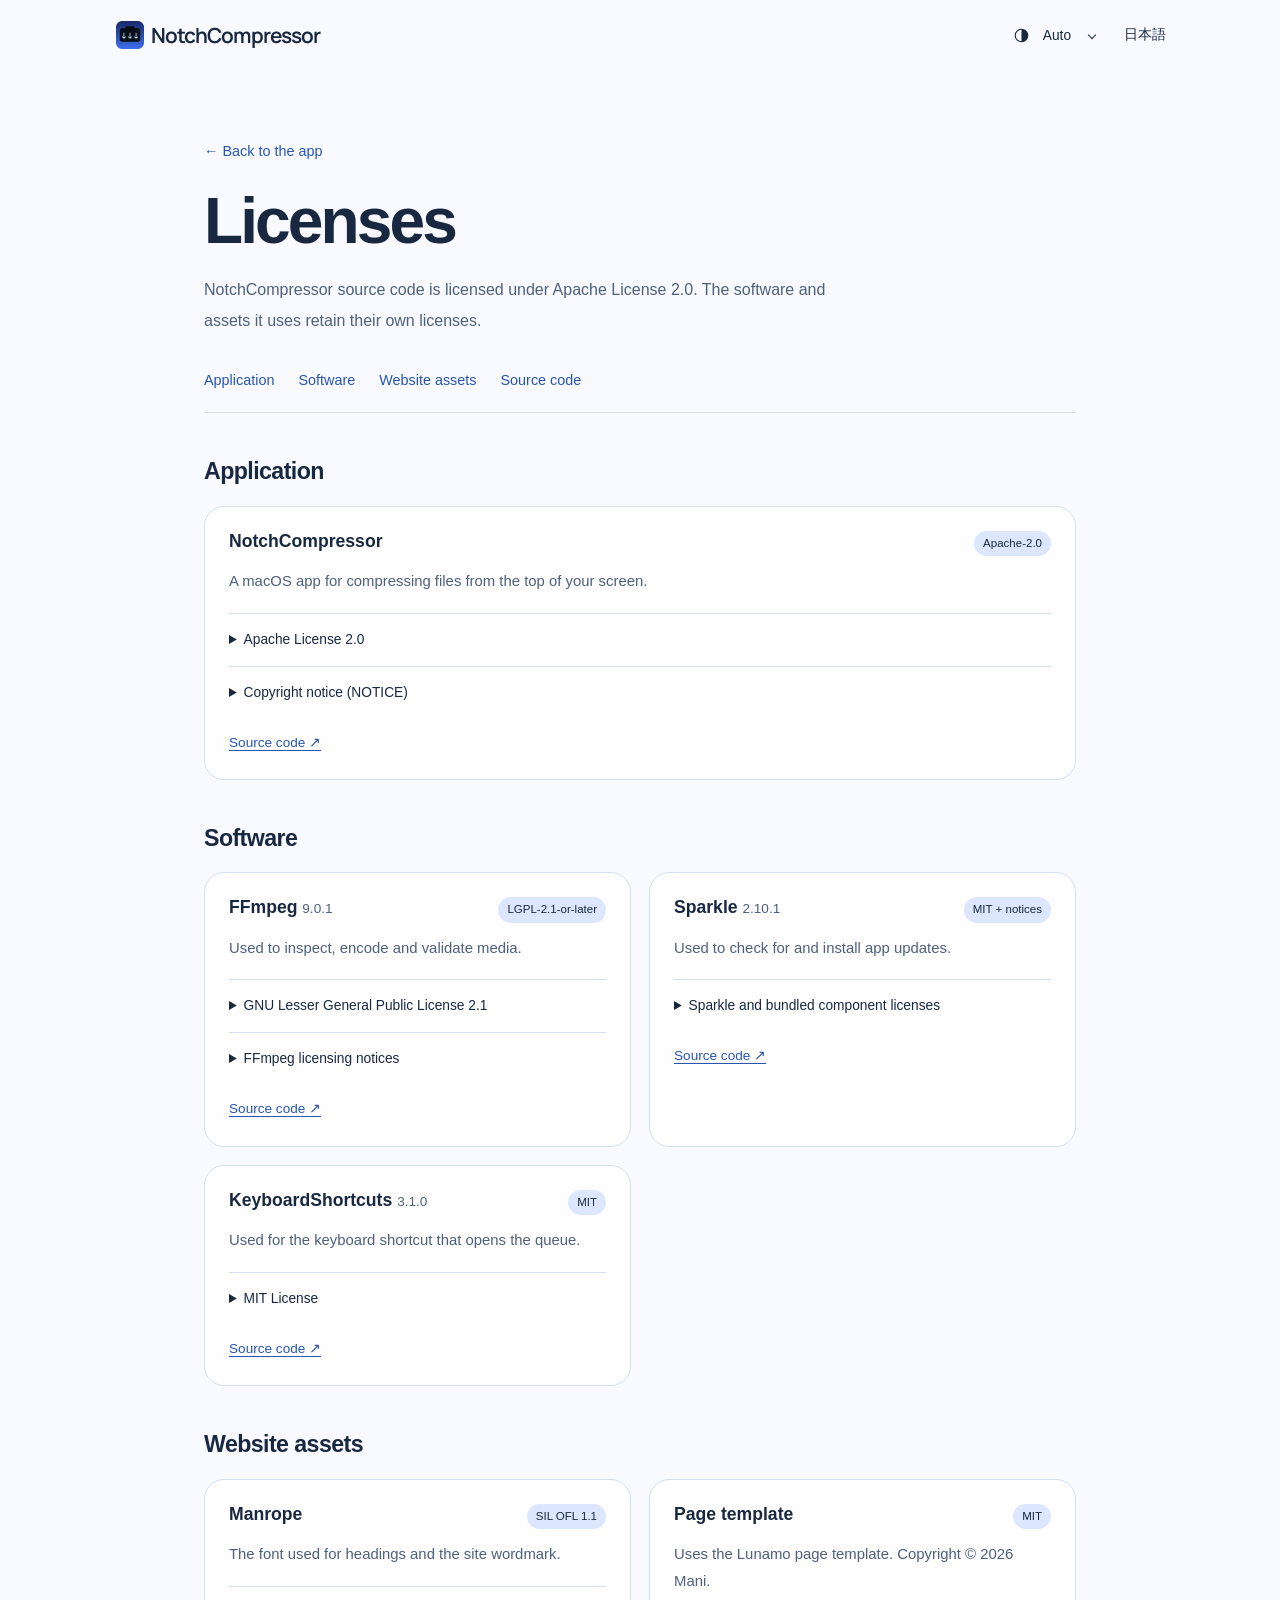
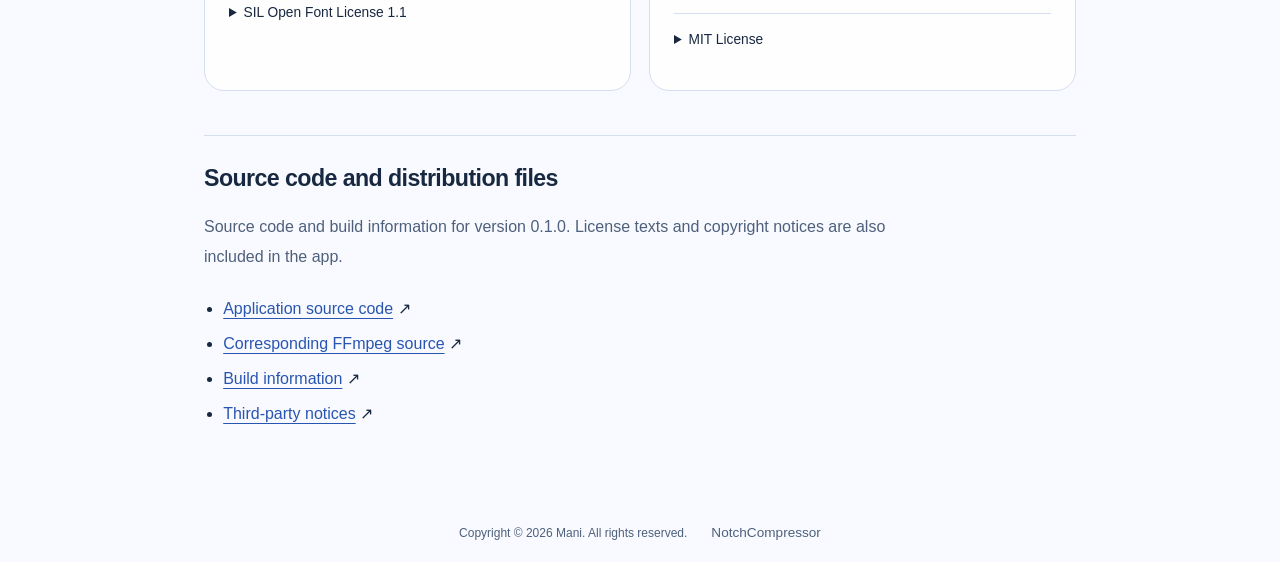
==== commit c2d9a82d: "site: switch Japanese and English within a single page" ====
--- a/site/licenses/index.html
+++ b/site/licenses/index.html
@@ -1,13 +1,14 @@
-<!doctype html>
-<html lang="ja"><head><meta charset="utf-8"><meta name="viewport" content="width=device-width,initial-scale=1"><meta name="color-scheme" content="light dark">
-<title>ライセンス — NotchCompressor</title><meta name="description" content="NotchCompressorのソースコードにはApache License 2.0、使用しているソフトウェアや素材には、それぞれのライセンスが適用されます。">
-<link rel="canonical" href="https://mani1261790.github.io/NotchCompressor/licenses/"><link rel="alternate" hreflang="ja" href="https://mani1261790.github.io/NotchCompressor/licenses/"><link rel="alternate" hreflang="en" href="https://mani1261790.github.io/NotchCompressor/licenses/en.html">
-<link rel="icon" href="../assets/icon.png"><link rel="stylesheet" href="../style.css?v=blue-theme-1"><link rel="stylesheet" href="licenses.css?v=1">
-<script>try{const t=localStorage.getItem('notchcompressor-appearance');if(t==='light'||t==='dark')document.documentElement.dataset.theme=t}catch{}</script><script src="appearance.js?v=1" defer></script></head>
-<body><a class="skip" href="#main">本文へ</a><header><nav aria-label="メイン"><a class="brand" href="../index.html"><img alt="" height="32" src="../assets/icon.png" width="32"/>NotchCompressor</a><div class="nav-end"><label class="appearance"><svg aria-hidden="true" height="17" viewBox="0 0 20 20" width="17"><circle cx="10" cy="10" fill="none" r="7.4" stroke="currentColor" stroke-width="1.3"></circle><path d="M10 2.6a7.4 7.4 0 0 1 0 14.8z" fill="currentColor"></path></svg><span aria-hidden="true" class="appearance-value" hidden=""></span><select aria-label="ページの外観" id="appearance"><option value="auto">自動</option><option value="light">ライト</option><option value="dark">ダーク</option></select></label><a class="language" href="en.html" hreflang="en" lang="en">English</a></div></nav></header>
-<main id="main" class="license-page"><div class="license-intro"><a class="back-link" href="../index.html">← 製品ページへ</a><h1>ライセンス</h1><p>NotchCompressorのソースコードにはApache License 2.0、使用しているソフトウェアや素材には、それぞれのライセンスが適用されます。</p></div>
-<nav class="license-contents" aria-label="ページ内の目次"><a href="#app">アプリ本体</a><a href="#components">使用ソフトウェア</a><a href="#assets">サイトの素材</a><a href="#source">ソースコード</a></nav>
-<section id="app" aria-labelledby="app-title"><h2 id="app-title">アプリ本体</h2><article class="license-card"><div class="license-card-heading"><h3>NotchCompressor</h3><span class="license-tag">Apache-2.0</span></div><p>画面上部からファイルを圧縮するmacOSアプリ。</p><details><summary>Apache License 2.0</summary><div class="license-document"><p><a href="NotchCompressor-Apache-2.0.txt">テキストファイルを開く</a></p><pre tabindex="0" aria-label="Apache License 2.0">
+<!DOCTYPE html>
+
+<html lang="ja"><head><meta charset="utf-8"/><meta content="width=device-width,initial-scale=1" name="viewport"/><meta content="light dark" name="color-scheme"/>
+<title data-i18n="0">ライセンス — NotchCompressor</title><meta content="NotchCompressorのソースコードにはApache License 2.0、使用しているソフトウェアや素材には、それぞれのライセンスが適用されます。" data-i18n="1" name="description"/>
+<link href="https://mani1261790.github.io/NotchCompressor/licenses/" rel="canonical"/>
+<link href="../assets/icon.png" rel="icon"/><link href="../style.css?v=blue-theme-1" rel="stylesheet"/><link href="licenses.css?v=1" rel="stylesheet"/>
+<script>try{const t=localStorage.getItem('notchcompressor-appearance');if(t==='light'||t==='dark')document.documentElement.dataset.theme=t}catch{}</script><script defer="" src="../language.js?v=single-page-1"></script><script defer="" src="appearance.js?v=single-page-1"></script></head>
+<body><a class="skip" data-i18n="2" href="#main">本文へ</a><header><nav aria-label="メイン" data-i18n="3"><a class="brand" href="../"><img alt="" height="32" src="../assets/icon.png" width="32"/>NotchCompressor</a><div class="nav-end"><label class="appearance"><svg aria-hidden="true" height="17" viewbox="0 0 20 20" width="17"><circle cx="10" cy="10" fill="none" r="7.4" stroke="currentColor" stroke-width="1.3"></circle><path d="M10 2.6a7.4 7.4 0 0 1 0 14.8z" fill="currentColor"></path></svg><span aria-hidden="true" class="appearance-value" hidden=""></span><select aria-label="ページの外観" data-i18n="4" id="appearance"><option data-i18n="5" value="auto">自動</option><option data-i18n="6" value="light">ライト</option><option data-i18n="7" value="dark">ダーク</option></select></label><button class="language" hidden="" lang="en" type="button">English</button></div></nav></header>
+<main class="license-page" id="main"><div class="license-intro"><a class="back-link" data-i18n="8" href="../">← 製品ページへ</a><h1 data-i18n="9">ライセンス</h1><p data-i18n="10">NotchCompressorのソースコードにはApache License 2.0、使用しているソフトウェアや素材には、それぞれのライセンスが適用されます。</p></div>
+<nav aria-label="ページ内の目次" class="license-contents" data-i18n="11"><a data-i18n="12" href="#app">アプリ本体</a><a data-i18n="13" href="#components">使用ソフトウェア</a><a data-i18n="14" href="#assets">サイトの素材</a><a data-i18n="15" href="#source">ソースコード</a></nav>
+<section aria-labelledby="app-title" id="app"><h2 data-i18n="16" id="app-title">アプリ本体</h2><article class="license-card"><div class="license-card-heading"><h3>NotchCompressor</h3><span class="license-tag">Apache-2.0</span></div><p data-i18n="17">画面上部からファイルを圧縮するmacOSアプリ。</p><details><summary>Apache License 2.0</summary><div class="license-document"><p><a data-i18n="18" href="NotchCompressor-Apache-2.0.txt">テキストファイルを開く</a></p><pre aria-label="Apache License 2.0" tabindex="0">
                                  Apache License
                            Version 2.0, January 2004
                         http://www.apache.org/licenses/
@@ -16,38 +17,38 @@
 
    1. Definitions.
 
-      &quot;License&quot; shall mean the terms and conditions for use, reproduction,
+      "License" shall mean the terms and conditions for use, reproduction,
       and distribution as defined by Sections 1 through 9 of this document.
 
-      &quot;Licensor&quot; shall mean the copyright owner or entity authorized by
+      "Licensor" shall mean the copyright owner or entity authorized by
       the copyright owner that is granting the License.
 
-      &quot;Legal Entity&quot; shall mean the union of the acting entity and all
+      "Legal Entity" shall mean the union of the acting entity and all
       other entities that control, are controlled by, or are under common
       control with that entity. For the purposes of this definition,
-      &quot;control&quot; means (i) the power, direct or indirect, to cause the
+      "control" means (i) the power, direct or indirect, to cause the
       direction or management of such entity, whether by contract or
       otherwise, or (ii) ownership of fifty percent (50%) or more of the
       outstanding shares, or (iii) beneficial ownership of such entity.
 
-      &quot;You&quot; (or &quot;Your&quot;) shall mean an individual or Legal Entity
+      "You" (or "Your") shall mean an individual or Legal Entity
       exercising permissions granted by this License.
 
-      &quot;Source&quot; form shall mean the preferred form for making modifications,
+      "Source" form shall mean the preferred form for making modifications,
       including but not limited to software source code, documentation
       source, and configuration files.
 
-      &quot;Object&quot; form shall mean any form resulting from mechanical
+      "Object" form shall mean any form resulting from mechanical
       transformation or translation of a Source form, including but
       not limited to compiled object code, generated documentation,
       and conversions to other media types.
 
-      &quot;Work&quot; shall mean the work of authorship, whether in Source or
+      "Work" shall mean the work of authorship, whether in Source or
       Object form, made available under the License, as indicated by a
       copyright notice that is included in or attached to the work
       (an example is provided in the Appendix below).
 
-      &quot;Derivative Works&quot; shall mean any work, whether in Source or Object
+      "Derivative Works" shall mean any work, whether in Source or Object
       form, that is based on (or derived from) the Work and for which the
       editorial revisions, annotations, elaborations, or other modifications
       represent, as a whole, an original work of authorship. For the purposes
@@ -55,21 +56,21 @@
       separable from, or merely link (or bind by name) to the interfaces of,
       the Work and Derivative Works thereof.
 
-      &quot;Contribution&quot; shall mean any work of authorship, including
+      "Contribution" shall mean any work of authorship, including
       the original version of the Work and any modifications or additions
       to that Work or Derivative Works thereof, that is intentionally
       submitted to Licensor for inclusion in the Work by the copyright owner
       or by an individual or Legal Entity authorized to submit on behalf of
-      the copyright owner. For the purposes of this definition, &quot;submitted&quot;
+      the copyright owner. For the purposes of this definition, "submitted"
       means any form of electronic, verbal, or written communication sent
       to the Licensor or its representatives, including but not limited to
       communication on electronic mailing lists, source code control systems,
       and issue tracking systems that are managed by, or on behalf of, the
       Licensor for the purpose of discussing and improving the Work, but
       excluding communication that is conspicuously marked or otherwise
-      designated in writing by the copyright owner as &quot;Not a Contribution.&quot;
-
-      &quot;Contributor&quot; shall mean Licensor and any individual or Legal Entity
+      designated in writing by the copyright owner as "Not a Contribution."
+
+      "Contributor" shall mean Licensor and any individual or Legal Entity
       on behalf of whom a Contribution has been received by Licensor and
       subsequently incorporated within the Work.
 
@@ -113,7 +114,7 @@
           excluding those notices that do not pertain to any part of
           the Derivative Works; and
 
-      (d) If the Work includes a &quot;NOTICE&quot; text file as part of its
+      (d) If the Work includes a "NOTICE" text file as part of its
           distribution, then any Derivative Works that You distribute must
           include a readable copy of the attribution notices contained
           within such NOTICE file, excluding those notices that do not
@@ -152,7 +153,7 @@
 
    7. Disclaimer of Warranty. Unless required by applicable law or
       agreed to in writing, Licensor provides the Work (and each
-      Contributor provides its Contributions) on an &quot;AS IS&quot; BASIS,
+      Contributor provides its Contributions) on an "AS IS" BASIS,
       WITHOUT WARRANTIES OR CONDITIONS OF ANY KIND, either express or
       implied, including, without limitation, any warranties or conditions
       of TITLE, NON-INFRINGEMENT, MERCHANTABILITY, or FITNESS FOR A
@@ -188,34 +189,34 @@
    APPENDIX: How to apply the Apache License to your work.
 
       To apply the Apache License to your work, attach the following
-      boilerplate notice, with the fields enclosed by brackets &quot;[]&quot;
-      replaced with your own identifying information. (Don&#x27;t include
+      boilerplate notice, with the fields enclosed by brackets "[]"
+      replaced with your own identifying information. (Don't include
       the brackets!)  The text should be enclosed in the appropriate
       comment syntax for the file format. We also recommend that a
       file or class name and description of purpose be included on the
-      same &quot;printed page&quot; as the copyright notice for easier
+      same "printed page" as the copyright notice for easier
       identification within third-party archives.
 
    Copyright [yyyy] [name of copyright owner]
 
-   Licensed under the Apache License, Version 2.0 (the &quot;License&quot;);
+   Licensed under the Apache License, Version 2.0 (the "License");
    you may not use this file except in compliance with the License.
    You may obtain a copy of the License at
 
        http://www.apache.org/licenses/LICENSE-2.0
 
    Unless required by applicable law or agreed to in writing, software
-   distributed under the License is distributed on an &quot;AS IS&quot; BASIS,
+   distributed under the License is distributed on an "AS IS" BASIS,
    WITHOUT WARRANTIES OR CONDITIONS OF ANY KIND, either express or implied.
    See the License for the specific language governing permissions and
    limitations under the License.
-</pre></div></details><details><summary>著作権表記（NOTICE）</summary><div class="license-document"><p><a href="NotchCompressor-NOTICE.txt">テキストファイルを開く</a></p><pre tabindex="0" aria-label="著作権表記（NOTICE）">NotchCompressor
+</pre></div></details><details><summary data-i18n="19">著作権表記（NOTICE）</summary><div class="license-document"><p><a data-i18n="20" href="NotchCompressor-NOTICE.txt">テキストファイルを開く</a></p><pre aria-label="著作権表記（NOTICE）" data-i18n="21" tabindex="0">NotchCompressor
 Copyright 2026 NotchCompressor contributors
 
 The application source is licensed under Apache License 2.0.
 Bundled FFmpeg executables are separately licensed; see THIRD_PARTY_NOTICES.md.
-</pre></div></details><p class="upstream"><a href="https://github.com/mani1261790/NotchCompressor/tree/v0.1.0">ソースコード ↗</a></p></article></section>
-<section id="components" aria-labelledby="components-title"><h2 id="components-title">使用ソフトウェア</h2><div class="license-grid"><article class="license-card"><div class="license-card-heading"><h3>FFmpeg <span>9.0.1</span></h3><span class="license-tag">LGPL-2.1-or-later</span></div><p>動画・音声の解析、変換、出力検証に使用しています。</p><details><summary>GNU Lesser General Public License 2.1</summary><div class="license-document"><p><a href="FFmpeg-LGPL-2.1.txt">テキストファイルを開く</a></p><pre tabindex="0" aria-label="GNU Lesser General Public License 2.1">                  GNU LESSER GENERAL PUBLIC LICENSE
+</pre></div></details><p class="upstream"><a data-i18n="22" href="https://github.com/mani1261790/NotchCompressor/tree/v0.1.0">ソースコード ↗</a></p></article></section>
+<section aria-labelledby="components-title" id="components"><h2 data-i18n="23" id="components-title">使用ソフトウェア</h2><div class="license-grid"><article class="license-card"><div class="license-card-heading"><h3>FFmpeg <span>9.0.1</span></h3><span class="license-tag">LGPL-2.1-or-later</span></div><p data-i18n="24">動画・音声の解析、変換、出力検証に使用しています。</p><details><summary>GNU Lesser General Public License 2.1</summary><div class="license-document"><p><a data-i18n="25" href="FFmpeg-LGPL-2.1.txt">テキストファイルを開く</a></p><pre aria-label="GNU Lesser General Public License 2.1" tabindex="0">                  GNU LESSER GENERAL PUBLIC LICENSE
                        Version 2.1, February 1999
 
  Copyright (C) 1991, 1999 Free Software Foundation, Inc.
@@ -270,7 +271,7 @@
 there is no warranty for the free library.  Also, if the library is
 modified by someone else and passed on, the recipients should know
 that what they have is not the original version, so that the original
-author&#x27;s reputation will not be affected by problems that might be
+author's reputation will not be affected by problems that might be
 introduced by others.
 
   Finally, software patents pose a constant threat to the existence of
@@ -295,8 +296,8 @@
 Public License permits more lax criteria for linking other code with
 the library.
 
-  We call this license the &quot;Lesser&quot; General Public License because it
-does Less to protect the user&#x27;s freedom than the ordinary General
+  We call this license the "Lesser" General Public License because it
+does Less to protect the user's freedom than the ordinary General
 Public License.  It also provides other free software developers Less
 of an advantage over competing non-free programs.  These disadvantages
 are the reason we use the ordinary General Public License for many
@@ -319,13 +320,13 @@
 system.
 
   Although the Lesser General Public License is Less protective of the
-users&#x27; freedom, it does ensure that the user of a program that is
+users' freedom, it does ensure that the user of a program that is
 linked with the Library has the freedom and the wherewithal to run
 that program using a modified version of the Library.
 
   The precise terms and conditions for copying, distribution and
 modification follow.  Pay close attention to the difference between a
-&quot;work based on the library&quot; and a &quot;work that uses the library&quot;.  The
+"work based on the library" and a "work that uses the library".  The
 former contains code derived from the library, whereas the latter must
 be combined with the library in order to run.
 
@@ -335,22 +336,22 @@
   0. This License Agreement applies to any software library or other
 program which contains a notice placed by the copyright holder or
 other authorized party saying it may be distributed under the terms of
-this Lesser General Public License (also called &quot;this License&quot;).
-Each licensee is addressed as &quot;you&quot;.
-
-  A &quot;library&quot; means a collection of software functions and/or data
+this Lesser General Public License (also called "this License").
+Each licensee is addressed as "you".
+
+  A "library" means a collection of software functions and/or data
 prepared so as to be conveniently linked with application programs
 (which use some of those functions and data) to form executables.
 
-  The &quot;Library&quot;, below, refers to any such software library or work
-which has been distributed under these terms.  A &quot;work based on the
-Library&quot; means either the Library or any derivative work under
+  The "Library", below, refers to any such software library or work
+which has been distributed under these terms.  A "work based on the
+Library" means either the Library or any derivative work under
 copyright law: that is to say, a work containing the Library or a
 portion of it, either verbatim or with modifications and/or translated
 straightforwardly into another language.  (Hereinafter, translation is
-included without limitation in the term &quot;modification&quot;.)
-
-  &quot;Source code&quot; for a work means the preferred form of the work for
+included without limitation in the term "modification".)
+
+  "Source code" for a work means the preferred form of the work for
 making modifications to it.  For a library, complete source code means
 all the source code for all modules it contains, plus any associated
 interface definition files, plus the scripts used to control compilation
@@ -364,7 +365,7 @@
 writing it).  Whether that is true depends on what the Library does
 and what the program that uses the Library does.
 
-  1. You may copy and distribute verbatim copies of the Library&#x27;s
+  1. You may copy and distribute verbatim copies of the Library's
 complete source code as you receive it, in any medium, provided that
 you conspicuously and appropriately publish on each copy an
 appropriate copyright notice and disclaimer of warranty; keep intact
@@ -456,17 +457,17 @@
 
   5. A program that contains no derivative of any portion of the
 Library, but is designed to work with the Library by being compiled or
-linked with it, is called a &quot;work that uses the Library&quot;.  Such a
+linked with it, is called a "work that uses the Library".  Such a
 work, in isolation, is not a derivative work of the Library, and
 therefore falls outside the scope of this License.
 
-  However, linking a &quot;work that uses the Library&quot; with the Library
+  However, linking a "work that uses the Library" with the Library
 creates an executable that is a derivative of the Library (because it
-contains portions of the Library), rather than a &quot;work that uses the
-library&quot;.  The executable is therefore covered by this License.
+contains portions of the Library), rather than a "work that uses the
+library".  The executable is therefore covered by this License.
 Section 6 states terms for distribution of such executables.
 
-  When a &quot;work that uses the Library&quot; uses material from a header file
+  When a "work that uses the Library" uses material from a header file
 that is part of the Library, the object code for the work may be a
 derivative work of the Library even though the source code is not.
 Whether this is true is especially significant if the work can be
@@ -486,10 +487,10 @@
 whether or not they are linked directly with the Library itself.
 
   6. As an exception to the Sections above, you may also combine or
-link a &quot;work that uses the Library&quot; with the Library to produce a
+link a "work that uses the Library" with the Library to produce a
 work containing portions of the Library, and distribute that work
 under terms of your choice, provided that the terms permit
-modification of the work for the customer&#x27;s own use and reverse
+modification of the work for the customer's own use and reverse
 engineering for debugging such modifications.
 
   You must give prominent notice with each copy of the work that the
@@ -504,8 +505,8 @@
     machine-readable source code for the Library including whatever
     changes were used in the work (which must be distributed under
     Sections 1 and 2 above); and, if the work is an executable linked
-    with the Library, with the complete machine-readable &quot;work that
-    uses the Library&quot;, as object code and/or source code, so that the
+    with the Library, with the complete machine-readable "work that
+    uses the Library", as object code and/or source code, so that the
     user can modify the Library and then relink to produce a modified
     executable containing the modified Library.  (It is understood
     that the user who changes the contents of definitions files in the
@@ -514,7 +515,7 @@
 
     b) Use a suitable shared library mechanism for linking with the
     Library.  A suitable mechanism is one that (1) uses at run time a
-    copy of the library already present on the user&#x27;s computer system,
+    copy of the library already present on the user's computer system,
     rather than copying library functions into the executable, and (2)
     will operate properly with a modified version of the library, if
     the user installs one, as long as the modified version is
@@ -532,8 +533,8 @@
     e) Verify that the user has already received a copy of these
     materials or that you have already sent this user a copy.
 
-  For an executable, the required form of the &quot;work that uses the
-Library&quot; must include any data and utility programs needed for
+  For an executable, the required form of the "work that uses the
+Library" must include any data and utility programs needed for
 reproducing the executable from it.  However, as a special exception,
 the materials to be distributed need not include anything that is
 normally distributed (in either source or binary form) with the major
@@ -584,7 +585,7 @@
 Library), the recipient automatically receives a license from the
 original licensor to copy, distribute, link with or modify the Library
 subject to these terms and conditions.  You may not impose any further
-restrictions on the recipients&#x27; exercise of the rights granted herein.
+restrictions on the recipients' exercise of the rights granted herein.
 You are not responsible for enforcing compliance by third parties with
 this License.
 
@@ -634,7 +635,7 @@
 
 Each version is given a distinguishing version number.  If the Library
 specifies a version number of this License which applies to it and
-&quot;any later version&quot;, you have the option of following the terms and
+"any later version", you have the option of following the terms and
 conditions either of that version or of any later version published by
 the Free Software Foundation.  If the Library does not specify a
 license version number, you may choose any version ever published by
@@ -654,7 +655,7 @@
   15. BECAUSE THE LIBRARY IS LICENSED FREE OF CHARGE, THERE IS NO
 WARRANTY FOR THE LIBRARY, TO THE EXTENT PERMITTED BY APPLICABLE LAW.
 EXCEPT WHEN OTHERWISE STATED IN WRITING THE COPYRIGHT HOLDERS AND/OR
-OTHER PARTIES PROVIDE THE LIBRARY &quot;AS IS&quot; WITHOUT WARRANTY OF ANY
+OTHER PARTIES PROVIDE THE LIBRARY "AS IS" WITHOUT WARRANTY OF ANY
 KIND, EITHER EXPRESSED OR IMPLIED, INCLUDING, BUT NOT LIMITED TO, THE
 IMPLIED WARRANTIES OF MERCHANTABILITY AND FITNESS FOR A PARTICULAR
 PURPOSE.  THE ENTIRE RISK AS TO THE QUALITY AND PERFORMANCE OF THE
@@ -685,9 +686,9 @@
   To apply these terms, attach the following notices to the library.  It is
 safest to attach them to the start of each source file to most effectively
 convey the exclusion of warranty; and each file should have at least the
-&quot;copyright&quot; line and a pointer to where the full notice is found.
-
-    &lt;one line to give the library&#x27;s name and a brief idea of what it does.&gt;
+"copyright" line and a pointer to where the full notice is found.
+
+    &lt;one line to give the library's name and a brief idea of what it does.&gt;
     Copyright (C) &lt;year&gt;  &lt;name of author&gt;
 
     This library is free software; you can redistribute it and/or
@@ -707,17 +708,17 @@
 Also add information on how to contact you by electronic and paper mail.
 
 You should also get your employer (if you work as a programmer) or your
-school, if any, to sign a &quot;copyright disclaimer&quot; for the library, if
+school, if any, to sign a "copyright disclaimer" for the library, if
 necessary.  Here is a sample; alter the names:
 
   Yoyodyne, Inc., hereby disclaims all copyright interest in the
-  library `Frob&#x27; (a library for tweaking knobs) written by James Random Hacker.
+  library `Frob' (a library for tweaking knobs) written by James Random Hacker.
 
   &lt;signature of Ty Coon&gt;, 1 April 1990
   Ty Coon, President of Vice
 
-That&#x27;s all there is to it!
-</pre></div></details><details><summary>FFmpegのライセンス表記</summary><div class="license-document"><p><a href="FFmpeg-NOTICE.txt">テキストファイルを開く</a></p><pre tabindex="0" aria-label="FFmpegのライセンス表記"># License
+That's all there is to it!
+</pre></div></details><details><summary data-i18n="26">FFmpegのライセンス表記</summary><div class="license-document"><p><a data-i18n="27" href="FFmpeg-NOTICE.txt">テキストファイルを開く</a></p><pre aria-label="FFmpegのライセンス表記" data-i18n="28" tabindex="0"># License
 
 Most files in FFmpeg are under the GNU Lesser General Public License version 2.1
 or later (LGPL v2.1+). Read the file `COPYING.LGPLv2.1` for details. Some other
@@ -727,7 +728,7 @@
 Some optional parts of FFmpeg are licensed under the GNU General Public License
 version 2 or later (GPL v2+). See the file `COPYING.GPLv2` for details. None of
 these parts are used by default, you have to explicitly pass `--enable-gpl` to
-configure to activate them. In this case, FFmpeg&#x27;s license changes to GPL v2+.
+configure to activate them. In this case, FFmpeg's license changes to GPL v2+.
 
 Specifically, the GPL parts of FFmpeg are:
 
@@ -844,7 +845,7 @@
 The Fraunhofer FDK AAC and OpenSSL libraries are under licenses which are
 incompatible with the GPLv2 and v3. To the best of our knowledge, they are
 compatible with the LGPL.
-</pre></div></details><p class="upstream"><a href="https://ffmpeg.org/">ソースコード ↗</a></p></article><article class="license-card"><div class="license-card-heading"><h3>Sparkle <span>2.10.1</span></h3><span class="license-tag">MIT + notices</span></div><p>アプリの更新確認と配信に使用しています。</p><details><summary>Sparkle・同梱コンポーネントのライセンス</summary><div class="license-document"><p><a href="Sparkle-2.10.1.txt">テキストファイルを開く</a></p><pre tabindex="0" aria-label="Sparkle・同梱コンポーネントのライセンス">Copyright (c) 2006-2013 Andy Matuschak.
+</pre></div></details><p class="upstream"><a data-i18n="29" href="https://ffmpeg.org/">ソースコード ↗</a></p></article><article class="license-card"><div class="license-card-heading"><h3>Sparkle <span>2.10.1</span></h3><span class="license-tag">MIT + notices</span></div><p data-i18n="30">アプリの更新確認と配信に使用しています。</p><details><summary data-i18n="31">Sparkle・同梱コンポーネントのライセンス</summary><div class="license-document"><p><a data-i18n="32" href="Sparkle-2.10.1.txt">テキストファイルを開く</a></p><pre aria-label="Sparkle・同梱コンポーネントのライセンス" data-i18n="33" tabindex="0">Copyright (c) 2006-2013 Andy Matuschak.
 Copyright (c) 2009-2013 Elgato Systems GmbH.
 Copyright (c) 2011-2014 Kornel Lesiński.
 Copyright (c) 2015-2017 Mayur Pawashe.
@@ -854,7 +855,7 @@
 All rights reserved.
 
 Permission is hereby granted, free of charge, to any person obtaining a copy of
-this software and associated documentation files (the &quot;Software&quot;), to deal in
+this software and associated documentation files (the "Software"), to deal in
 the Software without restriction, including without limitation the rights to
 use, copy, modify, merge, publish, distribute, sublicense, and/or sell copies of
 the Software, and to permit persons to whom the Software is furnished to do so,
@@ -863,7 +864,7 @@
 The above copyright notice and this permission notice shall be included in all
 copies or substantial portions of the Software.
 
-THE SOFTWARE IS PROVIDED &quot;AS IS&quot;, WITHOUT WARRANTY OF ANY KIND, EXPRESS OR
+THE SOFTWARE IS PROVIDED "AS IS", WITHOUT WARRANTY OF ANY KIND, EXPRESS OR
 IMPLIED, INCLUDING BUT NOT LIMITED TO THE WARRANTIES OF MERCHANTABILITY, FITNESS
 FOR A PARTICULAR PURPOSE AND NONINFRINGEMENT. IN NO EVENT SHALL THE AUTHORS OR
 COPYRIGHT HOLDERS BE LIABLE FOR ANY CLAIM, DAMAGES OR OTHER LIABILITY, WHETHER
@@ -888,7 +889,7 @@
    notice, this list of conditions and the following disclaimer in the
    documentation and/or other materials provided with the distribution.
 
-THIS SOFTWARE IS PROVIDED BY THE AUTHOR ``AS IS&#x27;&#x27; AND ANY EXPRESS OR
+THIS SOFTWARE IS PROVIDED BY THE AUTHOR ``AS IS'' AND ANY EXPRESS OR
 IMPLIED WARRANTIES, INCLUDING, BUT NOT LIMITED TO, THE IMPLIED
 WARRANTIES OF MERCHANTABILITY AND FITNESS FOR A PARTICULAR PURPOSE
 ARE DISCLAIMED.  IN NO EVENT SHALL THE AUTHOR BE LIABLE FOR ANY
@@ -910,7 +911,7 @@
 
 Permission is hereby granted, free of charge, to any person
 obtaining a copy of this software and associated documentation
-files (the &quot;Software&quot;), to deal in the Software without
+files (the "Software"), to deal in the Software without
 restriction, including without limitation the rights to use,
 copy, modify, merge, publish, distribute, sublicense, and/or sell
 copies of the Software, and to permit persons to whom the
@@ -920,7 +921,7 @@
 The above copyright notice and this permission notice shall be
 included in all copies or substantial portions of the Software.
 
-THE SOFTWARE IS PROVIDED &quot;AS IS&quot;, WITHOUT WARRANTY OF ANY KIND,
+THE SOFTWARE IS PROVIDED "AS IS", WITHOUT WARRANTY OF ANY KIND,
 EXPRESS OR IMPLIED, INCLUDING BUT NOT LIMITED TO THE WARRANTIES
 OF MERCHANTABILITY, FITNESS FOR A PARTICULAR PURPOSE AND
 NONINFRINGEMENT. IN NO EVENT SHALL THE AUTHORS OR COPYRIGHT
@@ -935,7 +936,7 @@
 
 Copyright (c) 2015 Orson Peters &lt;orsonpeters@gmail.com&gt;
 
-This software is provided &#x27;as-is&#x27;, without any express or implied warranty. In no event will the
+This software is provided 'as-is', without any express or implied warranty. In no event will the
 authors be held liable for any damages arising from the use of this software.
 
 Permission is granted to anyone to use this software for any purpose, including commercial
@@ -967,7 +968,7 @@
    notice, this list of conditions and the following disclaimer in the
    documentation and/or other materials provided with the distribution.
 
-THIS SOFTWARE IS PROVIDED BY THE AUTHOR ``AS IS&#x27;&#x27; AND ANY EXPRESS OR
+THIS SOFTWARE IS PROVIDED BY THE AUTHOR ``AS IS'' AND ANY EXPRESS OR
 IMPLIED WARRANTIES, INCLUDING, BUT NOT LIMITED TO, THE IMPLIED
 WARRANTIES OF MERCHANTABILITY AND FITNESS FOR A PARTICULAR PURPOSE
 ARE DISCLAIMED.  IN NO EVENT SHALL THE AUTHOR BE LIABLE FOR ANY
@@ -978,17 +979,17 @@
 STRICT LIABILITY, OR TORT (INCLUDING NEGLIGENCE OR OTHERWISE) ARISING
 IN ANY WAY OUT OF THE USE OF THIS SOFTWARE, EVEN IF ADVISED OF THE
 POSSIBILITY OF SUCH DAMAGE.
-</pre></div></details><p class="upstream"><a href="https://github.com/sparkle-project/Sparkle/tree/2.10.1">ソースコード ↗</a></p></article><article class="license-card"><div class="license-card-heading"><h3>KeyboardShortcuts <span>3.1.0</span></h3><span class="license-tag">MIT</span></div><p>キューを開くキーボードショートカットに使用しています。</p><details><summary>MIT License</summary><div class="license-document"><p><a href="KeyboardShortcuts-3.1.0.txt">テキストファイルを開く</a></p><pre tabindex="0" aria-label="MIT License">MIT License
+</pre></div></details><p class="upstream"><a data-i18n="34" href="https://github.com/sparkle-project/Sparkle/tree/2.10.1">ソースコード ↗</a></p></article><article class="license-card"><div class="license-card-heading"><h3>KeyboardShortcuts <span>3.1.0</span></h3><span class="license-tag">MIT</span></div><p data-i18n="35">キューを開くキーボードショートカットに使用しています。</p><details><summary>MIT License</summary><div class="license-document"><p><a data-i18n="36" href="KeyboardShortcuts-3.1.0.txt">テキストファイルを開く</a></p><pre aria-label="MIT License" tabindex="0">MIT License
 
 Copyright (c) Sindre Sorhus &lt;sindresorhus@gmail.com&gt; (https://sindresorhus.com)
 
-Permission is hereby granted, free of charge, to any person obtaining a copy of this software and associated documentation files (the &quot;Software&quot;), to deal in the Software without restriction, including without limitation the rights to use, copy, modify, merge, publish, distribute, sublicense, and/or sell copies of the Software, and to permit persons to whom the Software is furnished to do so, subject to the following conditions:
+Permission is hereby granted, free of charge, to any person obtaining a copy of this software and associated documentation files (the "Software"), to deal in the Software without restriction, including without limitation the rights to use, copy, modify, merge, publish, distribute, sublicense, and/or sell copies of the Software, and to permit persons to whom the Software is furnished to do so, subject to the following conditions:
 
 The above copyright notice and this permission notice shall be included in all copies or substantial portions of the Software.
 
-THE SOFTWARE IS PROVIDED &quot;AS IS&quot;, WITHOUT WARRANTY OF ANY KIND, EXPRESS OR IMPLIED, INCLUDING BUT NOT LIMITED TO THE WARRANTIES OF MERCHANTABILITY, FITNESS FOR A PARTICULAR PURPOSE AND NONINFRINGEMENT. IN NO EVENT SHALL THE AUTHORS OR COPYRIGHT HOLDERS BE LIABLE FOR ANY CLAIM, DAMAGES OR OTHER LIABILITY, WHETHER IN AN ACTION OF CONTRACT, TORT OR OTHERWISE, ARISING FROM, OUT OF OR IN CONNECTION WITH THE SOFTWARE OR THE USE OR OTHER DEALINGS IN THE SOFTWARE.
-</pre></div></details><p class="upstream"><a href="https://github.com/sindresorhus/KeyboardShortcuts/tree/3.1.0">ソースコード ↗</a></p></article></div></section>
-<section id="assets" aria-labelledby="assets-title"><h2 id="assets-title">サイトの素材</h2><div class="license-grid"><article class="license-card"><div class="license-card-heading"><h3>Manrope</h3><span class="license-tag">SIL OFL 1.1</span></div><p>サイトの見出し・ロゴタイプに使用しているフォントです。</p><details><summary>SIL Open Font License 1.1</summary><div class="license-document"><p><a href="../assets/fonts/Manrope-OFL.txt">テキストファイルを開く</a></p><pre tabindex="0" aria-label="SIL Open Font License 1.1">Copyright 2018 The Manrope Project Authors (https://github.com/googlefonts/manrope)
+THE SOFTWARE IS PROVIDED "AS IS", WITHOUT WARRANTY OF ANY KIND, EXPRESS OR IMPLIED, INCLUDING BUT NOT LIMITED TO THE WARRANTIES OF MERCHANTABILITY, FITNESS FOR A PARTICULAR PURPOSE AND NONINFRINGEMENT. IN NO EVENT SHALL THE AUTHORS OR COPYRIGHT HOLDERS BE LIABLE FOR ANY CLAIM, DAMAGES OR OTHER LIABILITY, WHETHER IN AN ACTION OF CONTRACT, TORT OR OTHERWISE, ARISING FROM, OUT OF OR IN CONNECTION WITH THE SOFTWARE OR THE USE OR OTHER DEALINGS IN THE SOFTWARE.
+</pre></div></details><p class="upstream"><a data-i18n="37" href="https://github.com/sindresorhus/KeyboardShortcuts/tree/3.1.0">ソースコード ↗</a></p></article></div></section>
+<section aria-labelledby="assets-title" id="assets"><h2 data-i18n="38" id="assets-title">サイトの素材</h2><div class="license-grid"><article class="license-card"><div class="license-card-heading"><h3>Manrope</h3><span class="license-tag">SIL OFL 1.1</span></div><p data-i18n="39">サイトの見出し・ロゴタイプに使用しているフォントです。</p><details><summary>SIL Open Font License 1.1</summary><div class="license-document"><p><a data-i18n="40" href="../assets/fonts/Manrope-OFL.txt">テキストファイルを開く</a></p><pre aria-label="SIL Open Font License 1.1" tabindex="0">Copyright 2018 The Manrope Project Authors (https://github.com/googlefonts/manrope)
 
 This Font Software is licensed under the SIL Open Font License, Version 1.1.
 This license is copied below, and is also available with a FAQ at:
@@ -1016,22 +1017,22 @@
 to any document created using the fonts or their derivatives.
 
 DEFINITIONS
-&quot;Font Software&quot; refers to the set of files released by the Copyright
+"Font Software" refers to the set of files released by the Copyright
 Holder(s) under this license and clearly marked as such. This may
 include source files, build scripts and documentation.
 
-&quot;Reserved Font Name&quot; refers to any names specified as such after the
+"Reserved Font Name" refers to any names specified as such after the
 copyright statement(s).
 
-&quot;Original Version&quot; refers to the collection of Font Software components as
+"Original Version" refers to the collection of Font Software components as
 distributed by the Copyright Holder(s).
 
-&quot;Modified Version&quot; refers to any derivative made by adding to, deleting,
+"Modified Version" refers to any derivative made by adding to, deleting,
 or substituting -- in part or in whole -- any of the components of the
 Original Version, by changing formats or by porting the Font Software to a
 new environment.
 
-&quot;Author&quot; refers to any designer, engineer, programmer, technical
+"Author" refers to any designer, engineer, programmer, technical
 writer or other person who contributed to the Font Software.
 
 PERMISSION &amp; CONDITIONS
@@ -1072,7 +1073,7 @@
 not met.
 
 DISCLAIMER
-THE FONT SOFTWARE IS PROVIDED &quot;AS IS&quot;, WITHOUT WARRANTY OF ANY KIND,
+THE FONT SOFTWARE IS PROVIDED "AS IS", WITHOUT WARRANTY OF ANY KIND,
 EXPRESS OR IMPLIED, INCLUDING BUT NOT LIMITED TO ANY WARRANTIES OF
 MERCHANTABILITY, FITNESS FOR A PARTICULAR PURPOSE AND NONINFRINGEMENT
 OF COPYRIGHT, PATENT, TRADEMARK, OR OTHER RIGHT. IN NO EVENT SHALL THE
@@ -1081,15 +1082,15 @@
 DAMAGES, WHETHER IN AN ACTION OF CONTRACT, TORT OR OTHERWISE, ARISING
 FROM, OUT OF THE USE OR INABILITY TO USE THE FONT SOFTWARE OR FROM
 OTHER DEALINGS IN THE FONT SOFTWARE.
-</pre></div></details></article><article class="license-card"><div class="license-card-heading"><h3>ページテンプレート</h3><span class="license-tag">MIT</span></div><p>Lunamoのページテンプレートを使用しています。Copyright © 2026 Mani.</p><details><summary>MIT License</summary><div class="license-document"><p><a href="Lunamo-template-MIT.txt">テキストファイルを開く</a></p><pre tabindex="0" aria-label="MIT License">MIT License
+</pre></div></details></article><article class="license-card"><div class="license-card-heading"><h3 data-i18n="41">ページテンプレート</h3><span class="license-tag">MIT</span></div><p data-i18n="42">Lunamoのページテンプレートを使用しています。Copyright © 2026 Mani.</p><details><summary>MIT License</summary><div class="license-document"><p><a data-i18n="43" href="Lunamo-template-MIT.txt">テキストファイルを開く</a></p><pre aria-label="MIT License" tabindex="0">MIT License
 
 Copyright (c) 2026 Mani
 
-Permission is hereby granted, free of charge, to any person obtaining a copy of this software and associated documentation files (the &quot;Software&quot;), to deal in the Software without restriction, including without limitation the rights to use, copy, modify, merge, publish, distribute, sublicense, and/or sell copies of the Software, and to permit persons to whom the Software is furnished to do so, subject to the following conditions:
+Permission is hereby granted, free of charge, to any person obtaining a copy of this software and associated documentation files (the "Software"), to deal in the Software without restriction, including without limitation the rights to use, copy, modify, merge, publish, distribute, sublicense, and/or sell copies of the Software, and to permit persons to whom the Software is furnished to do so, subject to the following conditions:
 
 The above copyright notice and this permission notice shall be included in all copies or substantial portions of the Software.
 
-THE SOFTWARE IS PROVIDED &quot;AS IS&quot;, WITHOUT WARRANTY OF ANY KIND, EXPRESS OR IMPLIED, INCLUDING BUT NOT LIMITED TO THE WARRANTIES OF MERCHANTABILITY, FITNESS FOR A PARTICULAR PURPOSE AND NONINFRINGEMENT. IN NO EVENT SHALL THE AUTHORS OR COPYRIGHT HOLDERS BE LIABLE FOR ANY CLAIM, DAMAGES OR OTHER LIABILITY, WHETHER IN AN ACTION OF CONTRACT, TORT OR OTHERWISE, ARISING FROM, OUT OF OR IN CONNECTION WITH THE SOFTWARE OR THE USE OR OTHER DEALINGS IN THE SOFTWARE.
+THE SOFTWARE IS PROVIDED "AS IS", WITHOUT WARRANTY OF ANY KIND, EXPRESS OR IMPLIED, INCLUDING BUT NOT LIMITED TO THE WARRANTIES OF MERCHANTABILITY, FITNESS FOR A PARTICULAR PURPOSE AND NONINFRINGEMENT. IN NO EVENT SHALL THE AUTHORS OR COPYRIGHT HOLDERS BE LIABLE FOR ANY CLAIM, DAMAGES OR OTHER LIABILITY, WHETHER IN AN ACTION OF CONTRACT, TORT OR OTHERWISE, ARISING FROM, OUT OF OR IN CONNECTION WITH THE SOFTWARE OR THE USE OR OTHER DEALINGS IN THE SOFTWARE.
 </pre></div></details></article></div></section>
-<section id="source" aria-labelledby="source-title" class="license-source"><h2 id="source-title">ソースコードと配布資料</h2><p>配布版0.1.0に対応するソースコードとビルド情報です。ライセンス本文・著作権表記は、アプリにも同梱しています。</p><ul><li><a href="https://github.com/mani1261790/NotchCompressor/tree/v0.1.0">アプリのソースコード</a> ↗</li><li><a href="https://github.com/mani1261790/NotchCompressor/releases/download/v0.1.0/ffmpeg-9.0.1.tar.xz">FFmpegの対応ソース</a> ↗</li><li><a href="https://github.com/mani1261790/NotchCompressor/releases/download/v0.1.0/NotchCompressor-0.1.0-arm64-build-information.zip">ビルド情報</a> ↗</li><li><a href="https://github.com/mani1261790/NotchCompressor/blob/v0.1.0/THIRD_PARTY_NOTICES.md">サードパーティ表記</a> ↗</li></ul></section>
-</main><footer class="copyright"><small>Copyright © 2026 Mani. All rights reserved.</small><a href="../index.html">NotchCompressor</a></footer></body></html>
+<section aria-labelledby="source-title" class="license-source" id="source"><h2 data-i18n="44" id="source-title">ソースコードと配布資料</h2><p data-i18n="45">配布版0.1.0に対応するソースコードとビルド情報です。ライセンス本文・著作権表記は、アプリにも同梱しています。</p><ul><li><a data-i18n="46" href="https://github.com/mani1261790/NotchCompressor/tree/v0.1.0">アプリのソースコード</a> ↗</li><li><a data-i18n="47" href="https://github.com/mani1261790/NotchCompressor/releases/download/v0.1.0/ffmpeg-9.0.1.tar.xz">FFmpegの対応ソース</a> ↗</li><li><a data-i18n="48" href="https://github.com/mani1261790/NotchCompressor/releases/download/v0.1.0/NotchCompressor-0.1.0-arm64-build-information.zip">ビルド情報</a> ↗</li><li><a data-i18n="49" href="https://github.com/mani1261790/NotchCompressor/blob/v0.1.0/THIRD_PARTY_NOTICES.md">サードパーティ表記</a> ↗</li></ul></section>
+</main><footer class="copyright"><small>Copyright © 2026 Mani. All rights reserved.</small><a href="../">NotchCompressor</a></footer><script id="english-copy" type="application/json">[{"id": "0", "texts": [[0, "Licenses — NotchCompressor"]], "attributes": {}}, {"id": "1", "texts": [], "attributes": {"content": "NotchCompressor source code is licensed under Apache License 2.0. The software and assets it uses retain their own licenses."}}, {"id": "2", "texts": [[0, "Skip to content"]], "attributes": {}}, {"id": "3", "texts": [], "attributes": {"aria-label": "Main navigation"}}, {"id": "4", "texts": [], "attributes": {"aria-label": "Page appearance"}}, {"id": "5", "texts": [[0, "Auto"]], "attributes": {}}, {"id": "6", "texts": [[0, "Light"]], "attributes": {}}, {"id": "7", "texts": [[0, "Dark"]], "attributes": {}}, {"id": "8", "texts": [[0, "← Back to the app"]], "attributes": {}}, {"id": "9", "texts": [[0, "Licenses"]], "attributes": {}}, {"id": "10", "texts": [[0, "NotchCompressor source code is licensed under Apache License 2.0. The software and assets it uses retain their own licenses."]], "attributes": {}}, {"id": "11", "texts": [], "attributes": {"aria-label": "On this page"}}, {"id": "12", "texts": [[0, "Application"]], "attributes": {}}, {"id": "13", "texts": [[0, "Software"]], "attributes": {}}, {"id": "14", "texts": [[0, "Website assets"]], "attributes": {}}, {"id": "15", "texts": [[0, "Source code"]], "attributes": {}}, {"id": "16", "texts": [[0, "Application"]], "attributes": {}}, {"id": "17", "texts": [[0, "A macOS app for compressing files from the top of your screen."]], "attributes": {}}, {"id": "18", "texts": [[0, "Open text file"]], "attributes": {}}, {"id": "19", "texts": [[0, "Copyright notice (NOTICE)"]], "attributes": {}}, {"id": "20", "texts": [[0, "Open text file"]], "attributes": {}}, {"id": "21", "texts": [], "attributes": {"aria-label": "Copyright notice (NOTICE)"}}, {"id": "22", "texts": [[0, "Source code ↗"]], "attributes": {}}, {"id": "23", "texts": [[0, "Software"]], "attributes": {}}, {"id": "24", "texts": [[0, "Used to inspect, encode and validate media."]], "attributes": {}}, {"id": "25", "texts": [[0, "Open text file"]], "attributes": {}}, {"id": "26", "texts": [[0, "FFmpeg licensing notices"]], "attributes": {}}, {"id": "27", "texts": [[0, "Open text file"]], "attributes": {}}, {"id": "28", "texts": [], "attributes": {"aria-label": "FFmpeg licensing notices"}}, {"id": "29", "texts": [[0, "Source code ↗"]], "attributes": {}}, {"id": "30", "texts": [[0, "Used to check for and install app updates."]], "attributes": {}}, {"id": "31", "texts": [[0, "Sparkle and bundled component licenses"]], "attributes": {}}, {"id": "32", "texts": [[0, "Open text file"]], "attributes": {}}, {"id": "33", "texts": [], "attributes": {"aria-label": "Sparkle and bundled component licenses"}}, {"id": "34", "texts": [[0, "Source code ↗"]], "attributes": {}}, {"id": "35", "texts": [[0, "Used for the keyboard shortcut that opens the queue."]], "attributes": {}}, {"id": "36", "texts": [[0, "Open text file"]], "attributes": {}}, {"id": "37", "texts": [[0, "Source code ↗"]], "attributes": {}}, {"id": "38", "texts": [[0, "Website assets"]], "attributes": {}}, {"id": "39", "texts": [[0, "The font used for headings and the site wordmark."]], "attributes": {}}, {"id": "40", "texts": [[0, "Open text file"]], "attributes": {}}, {"id": "41", "texts": [[0, "Page template"]], "attributes": {}}, {"id": "42", "texts": [[0, "Uses the Lunamo page template. Copyright © 2026 Mani."]], "attributes": {}}, {"id": "43", "texts": [[0, "Open text file"]], "attributes": {}}, {"id": "44", "texts": [[0, "Source code and distribution files"]], "attributes": {}}, {"id": "45", "texts": [[0, "Source code and build information for version 0.1.0. License texts and copyright notices are also included in the app."]], "attributes": {}}, {"id": "46", "texts": [[0, "Application source code"]], "attributes": {}}, {"id": "47", "texts": [[0, "Corresponding FFmpeg source"]], "attributes": {}}, {"id": "48", "texts": [[0, "Build information"]], "attributes": {}}, {"id": "49", "texts": [[0, "Third-party notices"]], "attributes": {}}]</script></body></html>
--- a/site/licenses/licenses.css
+++ b/site/licenses/licenses.css
@@ -8,3 +8,5 @@
 .license-page section{margin-top:44px;scroll-margin-top:100px}.license-page h2{font-size:1.45rem;margin-bottom:20px;letter-spacing:-.025em}.license-grid{display:grid;grid-template-columns:repeat(2,minmax(0,1fr));gap:18px}
 .license-card{min-width:0;padding:24px;border:1px solid var(--line);border-radius:20px;background:var(--control)}.license-card-heading{display:flex;align-items:flex-start;justify-content:space-between;flex-wrap:wrap;gap:10px;margin-bottom:12px}.license-card h3{font-size:1.1rem;margin:0;font-weight:650}.license-card h3 span{font-size:.85rem;color:var(--muted);font-weight:400;white-space:nowrap}.license-tag{font-size:.72rem;line-height:1.5;padding:4px 9px;border-radius:20px;background:var(--selected);color:var(--ink)}.license-card>p{line-height:1.8;font-size:.93rem;color:var(--muted);margin-bottom:18px}.license-card details{border-top:1px solid var(--line)}.license-card summary{cursor:pointer;padding:15px 0;line-height:1.6;font-size:.86rem;overflow-wrap:anywhere}.license-card summary:focus-visible{outline:3px solid var(--accent);outline-offset:3px;border-radius:4px}.license-document>p{font-size:.8rem;margin:0 0 12px}.license-document pre{max-height:24rem;overflow:auto;white-space:pre-wrap;overflow-wrap:anywhere;font:12px/1.75 ui-monospace,SFMono-Regular,Consolas,monospace;padding:16px;margin:0 0 18px;background:var(--page);border-radius:10px}.license-card .upstream{margin:12px 0 0;font-size:.85rem}.license-source{padding-top:28px;border-top:1px solid var(--line)}.license-source p{color:var(--muted);line-height:1.9;max-width:46em}.license-source ul{padding-left:1.2em;line-height:2.2;margin:18px 0 0}.license-source li{overflow-wrap:anywhere}
 @media(max-width:640px){.license-grid{grid-template-columns:1fr}.license-card{padding:20px}.license-page{padding-inline:6%}.license-intro h1{font-size:2.3rem}.license-page section{margin-top:34px}nav.license-contents{gap:10px 20px}}
+
+button.language{border:0;padding:0;background:none;color:inherit;font:inherit;cursor:pointer}button.language[hidden]{display:none}
